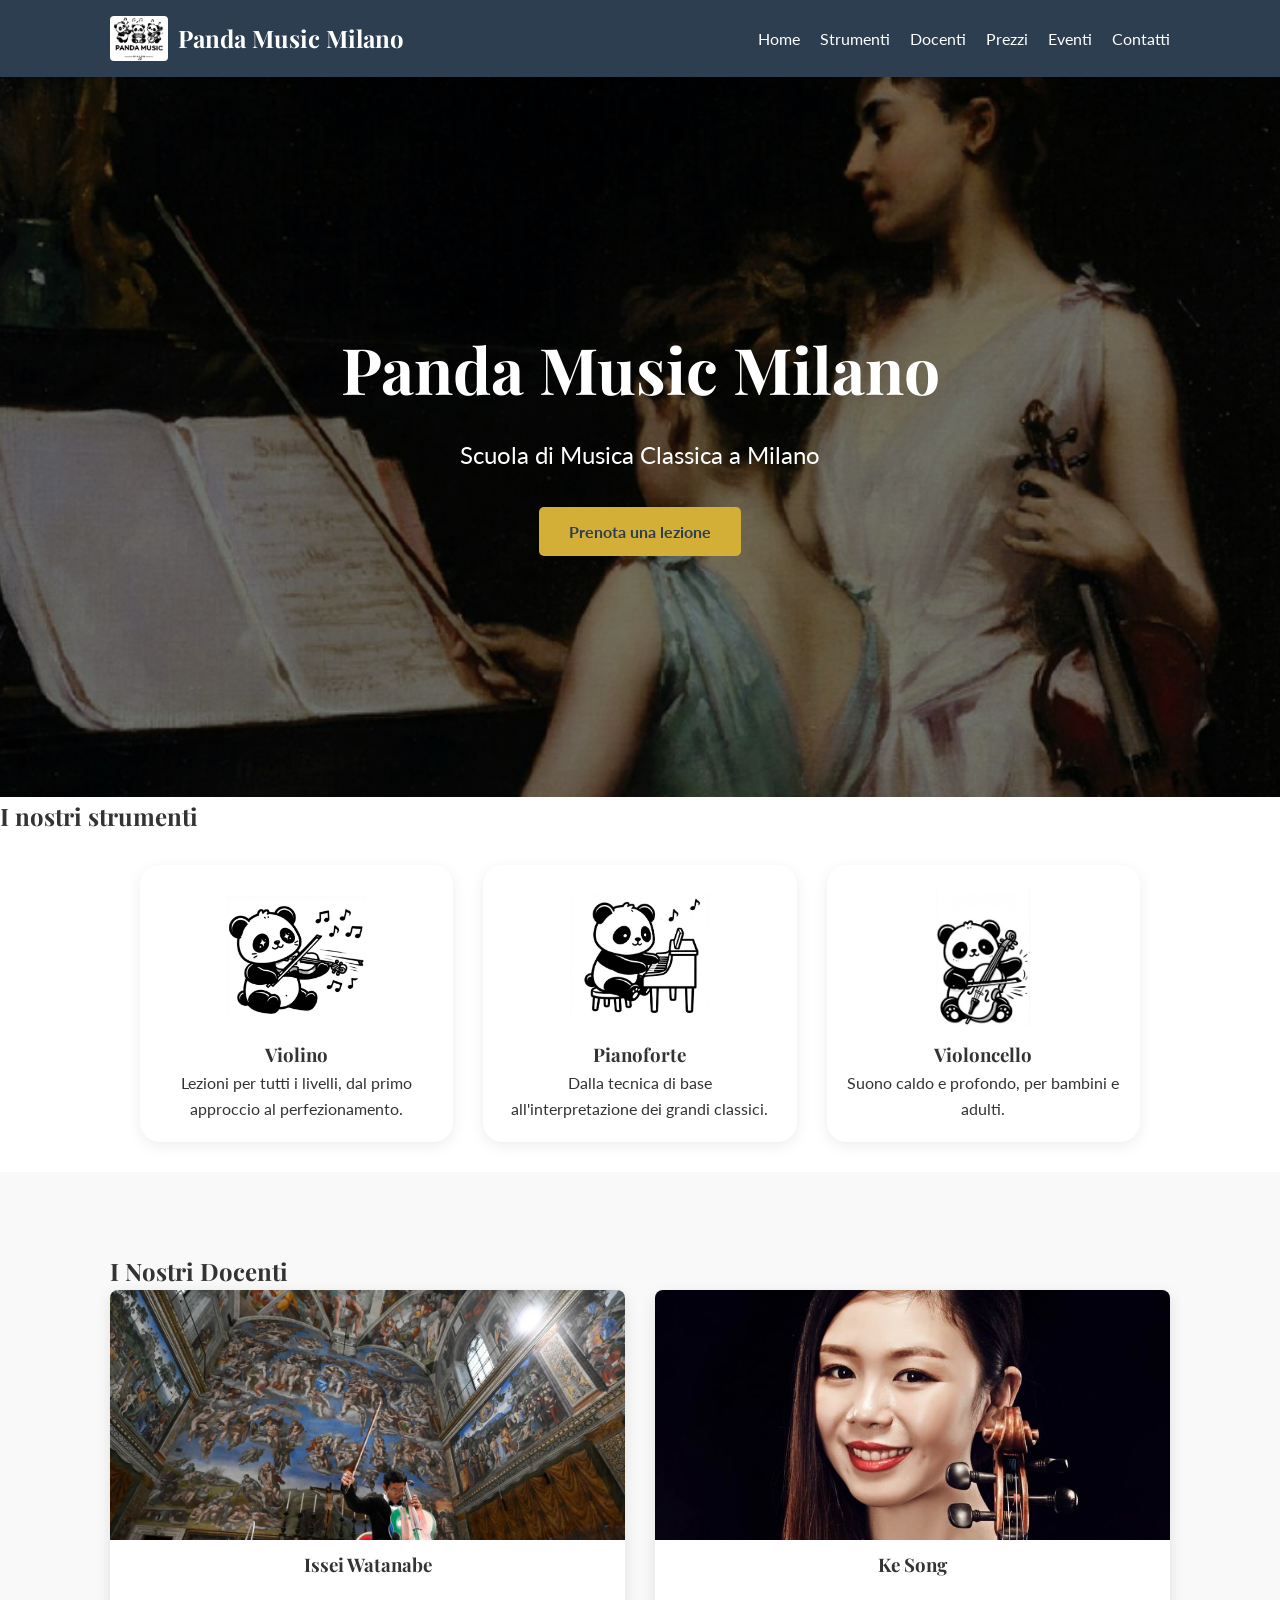
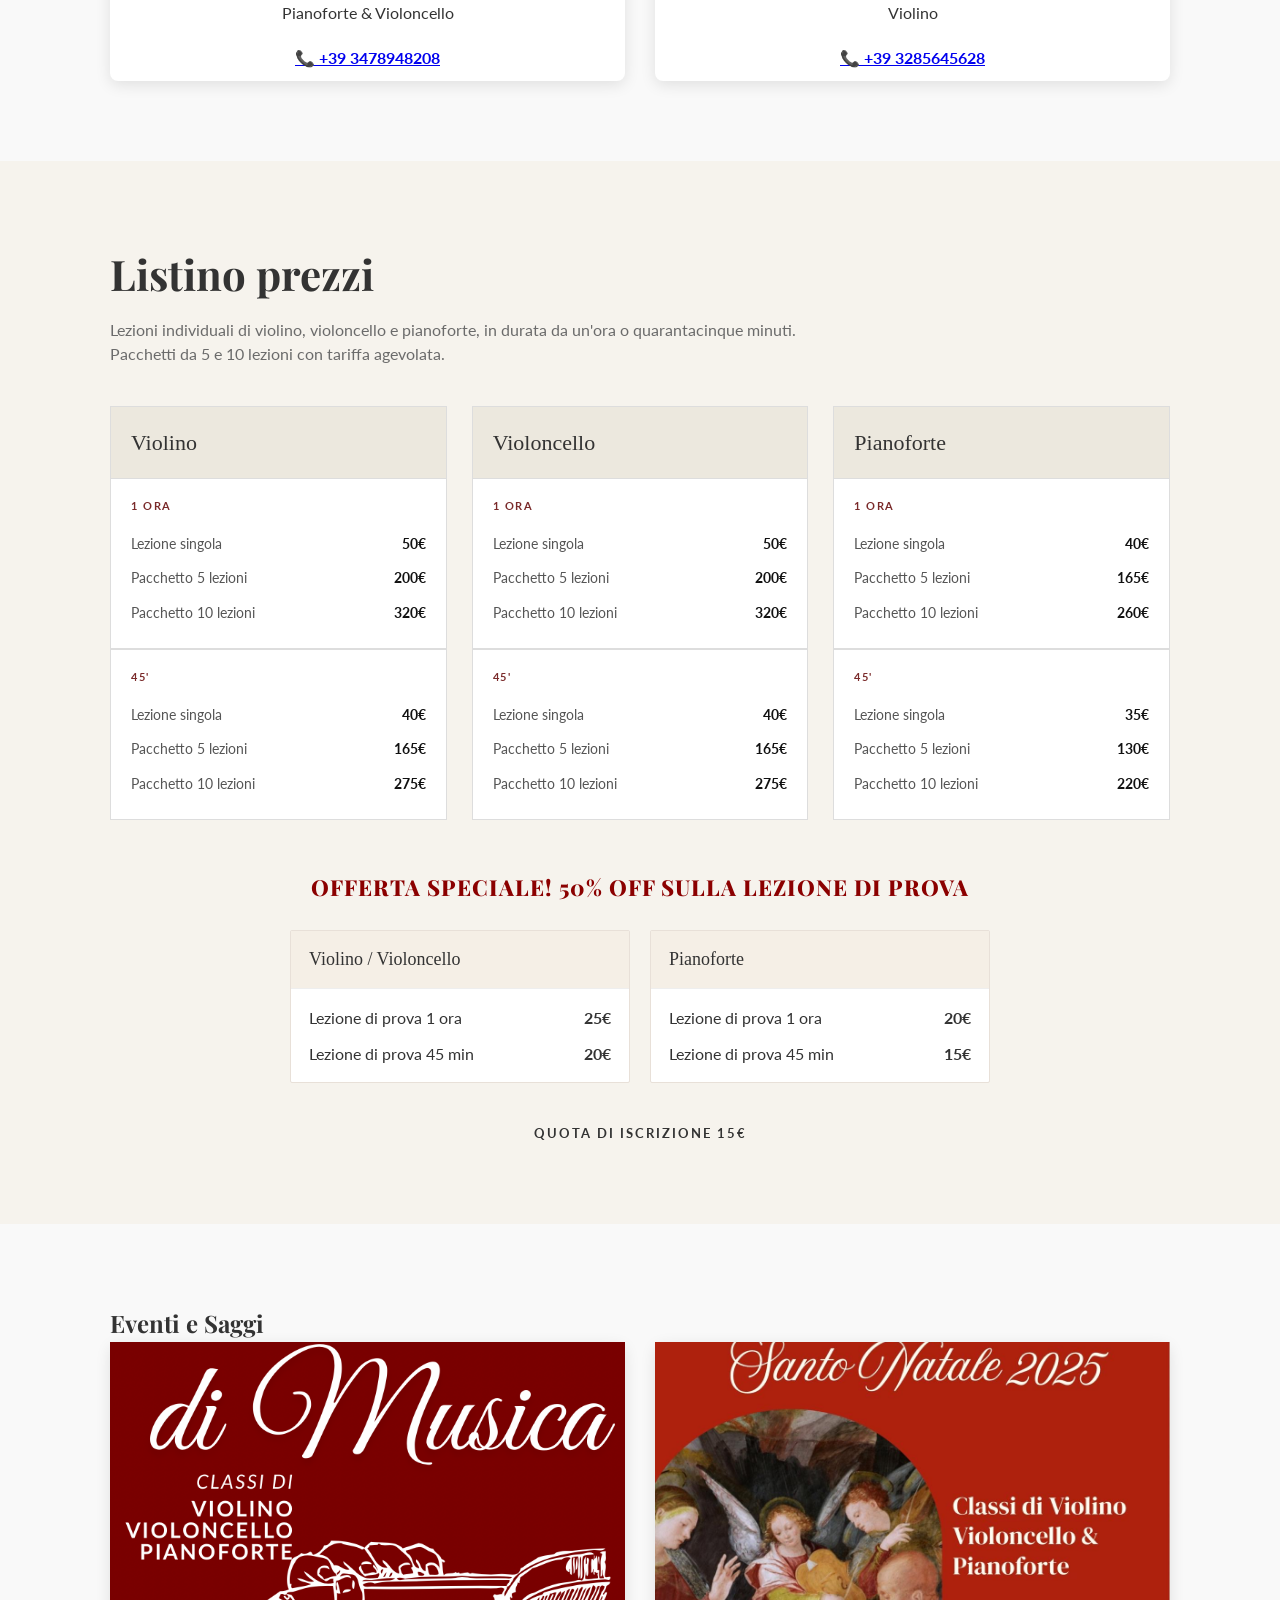
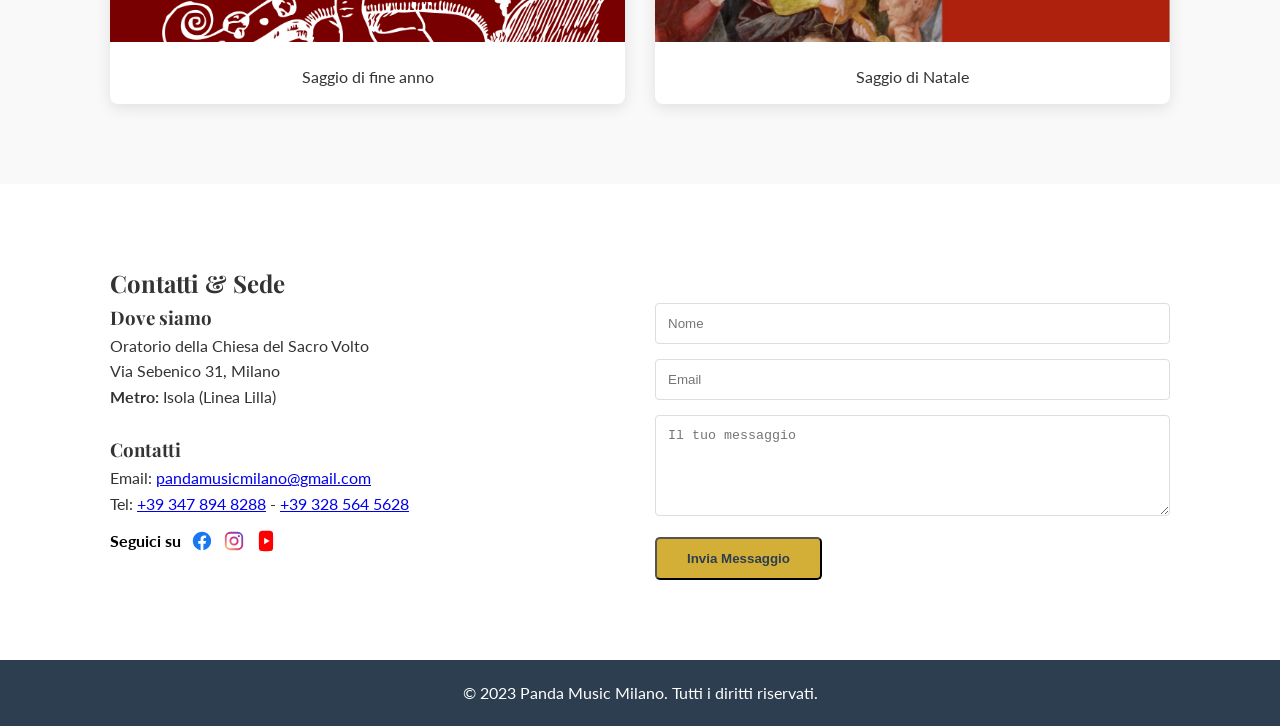
==== index.html @ 5f5f0111 "Add special offer section with pricing details" ====
<!DOCTYPE html>
<html lang="it">
<head>
    <meta charset="UTF-8">
    <meta name="viewport" content="width=device-width, initial-scale=1.0">
    <title>Panda Music Milano | Scuola di Musica Classica</title>
    <link rel="stylesheet" href="style.css">
    <link rel="preconnect" href="https://fonts.googleapis.com">
    <link rel="preconnect" href="https://fonts.gstatic.com" crossorigin>
    <link href="https://fonts.googleapis.com/css2?family=Playfair+Display:ital,wght@0,400;0,700;1,400&family=Lato:wght@300;400;700&display=swap" rel="stylesheet">
</head>
<body>
    <header>
        <nav>
            <div class="logo" style="display: flex; align-items: center; gap: 10px;">
    <img src="logo.jpeg" alt="Panda Music Milano" style="height: 45px; width: auto; border-radius: 4px;">
    <span>Panda Music Milano</span>
</div>
            <ul class="nav-links">
                <li><a href="#home">Home</a></li>
                <li><a href="#strumenti">Strumenti</a></li>
                <li><a href="#docenti">Docenti</a></li>
                <li><a href="#listino">Prezzi</a></li>
                <li><a href="#eventi">Eventi</a></li>
                <li><a href="#contatti">Contatti</a></li>
            </ul>
        </nav>
    </header>

    <section id="home" class="hero">
    <div class="hero-content">
        
        <h1>Panda Music Milano</h1>
        <p>Scuola di Musica Classica a Milano</p>
        <a href="#contatti" class="btn">Prenota una lezione</a>
    </div>
</section>

    <section id="strumenti" class="strumenti">
  <h2>I nostri strumenti</h2>
  <div class="strumenti-grid">
    
    <div class="strumento-card">
      <img src="violino.gif" alt="Violino" class="panda-gif">
      <h3>Violino</h3>
      <p>Lezioni per tutti i livelli, dal primo approccio al perfezionamento.</p>
    </div>

    <div class="strumento-card">
      <img src="piano.gif" alt="Pianoforte" class="panda-gif">
      <h3>Pianoforte</h3>
      <p>Dalla tecnica di base all'interpretazione dei grandi classici.</p>
    </div>

    <div class="strumento-card">
      <img src="violoncello.gif" alt="Violoncello" class="panda-gif">
      <h3>Violoncello</h3>
      <p>Suono caldo e profondo, per bambini e adulti.</p>
    </div>

  </div>
</section>

    <section id="docenti" class="section bg-light">
        <div class="container">
            <h2 class="section-title">I Nostri Docenti</h2>
            <div class="grid">
                <div class="profile-card">
                    <div class="profile-img" style="background-image: url('IMG_0498.webp'); background-position: center top; background-size: cover;"></div>
                    <h3>Issei Watanabe</h3>
                    <p>Pianoforte & Violoncello</p>
                    <p class="phone"><a href="tel:+393478948208">📞 +39 3478948208</a></p>
                </div>
                <div class="profile-card">
                    <div class="profile-img" style="background-image: url('IMG_6956.jpeg'); background-position: center 20%; background-size: cover;"></div>
                    <h3>Ke Song</h3>
                    <p>Violino</p>
                    <p class="phone"><a href="tel:+393285645628">📞 +39 3285645628</a></p>
                </div>
            </div>
        </div>
    </section>

    <section id="listino" class="section" style="background:#f6f3ed;">
  <div class="container">
    <h2 class="section-title" style="text-align:left; font-size:42px; margin-bottom:10px;">Listino prezzi</h2>
    <p style="max-width:750px; color:#6b6b6b; margin-bottom:40px; line-height:1.5;">Lezioni individuali di violino, violoncello e pianoforte, in durata da un'ora o quarantacinque minuti. Pacchetti da 5 e 10 lezioni con tariffa agevolata.</p>

    <div class="prezzi-grid">
      <!-- VIOLINO -->
      <div class="prezzi-col">
        <div class="prezzi-card">
          <div class="prezzi-header">Violino</div>
          <div class="prezzi-body">
            <div class="prezzi-label">1 ORA</div>
            <div class="prezzi-row"><span>Lezione singola</span><strong>50€</strong></div>
            <div class="prezzi-row"><span>Pacchetto 5 lezioni</span><strong>200€</strong></div>
            <div class="prezzi-row"><span>Pacchetto 10 lezioni</span><strong>320€</strong></div>
          </div>
        </div>
        <div class="prezzi-card">
          <div class="prezzi-body">
            <div class="prezzi-label">45'</div>
            <div class="prezzi-row"><span>Lezione singola</span><strong>40€</strong></div>
            <div class="prezzi-row"><span>Pacchetto 5 lezioni</span><strong>165€</strong></div>
            <div class="prezzi-row"><span>Pacchetto 10 lezioni</span><strong>275€</strong></div>
          </div>
        </div>
      </div>

      <!-- VIOLONCELLO -->
      <div class="prezzi-col">
        <div class="prezzi-card">
          <div class="prezzi-header">Violoncello</div>
          <div class="prezzi-body">
            <div class="prezzi-label">1 ORA</div>
            <div class="prezzi-row"><span>Lezione singola</span><strong>50€</strong></div>
            <div class="prezzi-row"><span>Pacchetto 5 lezioni</span><strong>200€</strong></div>
            <div class="prezzi-row"><span>Pacchetto 10 lezioni</span><strong>320€</strong></div>
          </div>
        </div>
        <div class="prezzi-card">
          <div class="prezzi-body">
            <div class="prezzi-label">45'</div>
            <div class="prezzi-row"><span>Lezione singola</span><strong>40€</strong></div>
            <div class="prezzi-row"><span>Pacchetto 5 lezioni</span><strong>165€</strong></div>
            <div class="prezzi-row"><span>Pacchetto 10 lezioni</span><strong>275€</strong></div>
          </div>
        </div>
      </div>

      <!-- PIANOFORTE -->
      <div class="prezzi-col">
        <div class="prezzi-card">
          <div class="prezzi-header">Pianoforte</div>
          <div class="prezzi-body">
            <div class="prezzi-label">1 ORA</div>
            <div class="prezzi-row"><span>Lezione singola</span><strong>40€</strong></div>
            <div class="prezzi-row"><span>Pacchetto 5 lezioni</span><strong>165€</strong></div>
            <div class="prezzi-row"><span>Pacchetto 10 lezioni</span><strong>260€</strong></div>
          </div>
        </div>
        <div class="prezzi-card">
          <div class="prezzi-body">
            <div class="prezzi-label">45'</div>
            <div class="prezzi-row"><span>Lezione singola</span><strong>35€</strong></div>
            <div class="prezzi-row"><span>Pacchetto 5 lezioni</span><strong>130€</strong></div>
            <div class="prezzi-row"><span>Pacchetto 10 lezioni</span><strong>220€</strong></div>
          </div>
        </div>
      </div>
    </div>

<!-- OFFERTA SPECIALE -->
<h3 style="text-align:center; margin:50px 0 25px 0; font-size:22px; letter-spacing:1px; font-weight:800; color:#8b0000;">OFFERTA SPECIALE! 50% OFF SULLA LEZIONE DI PROVA</h3>

<div class="prezzi-offerta-grid" style="display:grid; grid-template-columns: repeat(2, 1fr); gap:20px; max-width:700px; margin:0 auto 30px auto;">

  <!-- Colonna 1 -->
  <div style="background:#fff; border:1px solid #e8e0d8; border-radius:2px;">
    <div style="background:#f5efe6; padding:14px 18px; font-family:serif; font-size:18px;">Violino / Violoncello</div>
    <div style="padding:16px 18px; border-top:1px solid #eee;">
      <div style="display:flex; justify-content:space-between; margin-bottom:10px;"><span>Lezione di prova 1 ora</span><strong>25€</strong></div>
      <div style="display:flex; justify-content:space-between;"><span>Lezione di prova 45 min</span><strong>20€</strong></div>
    </div>
  </div>

  <!-- Colonna 2 -->
  <div style="background:#fff; border:1px solid #e8e0d8; border-radius:2px;">
    <div style="background:#f5efe6; padding:14px 18px; font-family:serif; font-size:18px;">Pianoforte</div>
    <div style="padding:16px 18px; border-top:1px solid #eee;">
      <div style="display:flex; justify-content:space-between; margin-bottom:10px;"><span>Lezione di prova 1 ora</span><strong>20€</strong></div>
      <div style="display:flex; justify-content:space-between;"><span>Lezione di prova 45 min</span><strong>15€</strong></div>
    </div>
  </div>

</div>
      
    <div style="text-align:center; margin-top:40px; font-weight:700; letter-spacing:2px; font-size:13px;">QUOTA DI ISCRIZIONE 15€</div>
  </div>
</section>

    <section id="eventi" class="section bg-light">
        <div class="container">
            <h2 class="section-title">Eventi e Saggi</h2>
            <div class="grid">
                <div class="event-card">
                    <div class="event-img-container">
                        <img src="saggio.png" alt="Saggio di fine anno">
                    </div>
                    <div class="event-info">
                        <p>Saggio di fine anno</p>
                    </div>
                </div>
                <div class="event-card">
                    <div class="event-img-container">
                        <img src="saggionatale.jpeg" alt="Concerto di Natale">
                    </div>
                    <div class="event-info">
                        <p>Saggio di Natale</p>
                    </div>
                </div>
            </div>
        </div>
    </section>

    <section id="contatti" class="section">
        <div class="container">
            <h2 class="section-title">Contatti & Sede</h2>
            <div class="grid">
                <div class="contact-info">
                    <h3>Dove siamo</h3>
                    <p>Oratorio della Chiesa del Sacro Volto</p>
                    <p>Via Sebenico 31, Milano</p>
                    <p><strong>Metro:</strong> Isola (Linea Lilla)</p>
                    <br>
                    <h3>Contatti</h3>
        <p>Email: <a href="mailto:pandamusicmilano@gmail.com">pandamusicmilano@gmail.com</a></p>
        <p>Tel: <a href="tel:+393478948208">+39 347 894 8288</a> - <a href="tel:+393285645628">+39 328 564 5628</a></p>

        <!-- SEGUICI SU - sotto i numeri -->
        <div class="seguici-su-contatti">
          <span>Seguici su</span>
          <a href="https://www.facebook.com/profile.php?id=61565935903559" target="_blank"><svg viewBox="0 0 24 24" fill="#1877F2"><path d="M12 2.04C6.5 2.04 2 6.53 2 12.06C2 17.06 5.66 21.21 10.44 21.96V14.96H7.9V12.06H10.44V9.85C10.44 7.34 11.93 5.96 14.22 5.96C15.31 5.96 16.45 6.15 16.45 6.15V8.62H15.19C13.95 8.62 13.56 9.39 13.56 10.18V12.06H16.34L15.89 14.96H13.56V21.96A10 10 0 0 0 22 12.06C22 6.53 17.5 2.04 12 2.04Z"/></svg></a>
          <a href="https://www.instagram.com/panda_music_milano/" target="_blank"><svg viewBox="0 0 24 24"><defs><linearGradient id="ig" x1="0%" y1="100%" x2="100%" y2="0%"><stop offset="0%" stop-color="#feda75"/><stop offset="50%" stop-color="#d62976"/><stop offset="100%" stop-color="#4f5bd5"/></linearGradient></defs><path fill="url(#ig)" d="M7.8 2h8.4A5.8 5.8 0 0 1 22 7.8v8.4A5.8 5.8 0 0 1 16.2 22H7.8A5.8 5.8 0 0 1 2 16.2V7.8A5.8 5.8 0 0 1 7.8 2m0 2A3.8 3.8 0 0 0 4 7.8v8.4A3.8 3.8 0 0 0 7.8 20h8.4a3.8 3.8 0 0 0 3.8-3.8V7.8A3.8 3.8 0 0 0 16.2 4H7.8m9.5 1.5a1.2 1.2 0 1 1 0 2.4 1.2 1.2 0 0 1 0-2.4M12 7a5 5 0 1 1 0 10 5 5 0 0 1 0-10m0 2a3 3 0 1 0 0 6 3 3 0 0 0 0-6z"/></svg></a>
          <a href="https://youtube.com/@pandamusicmilano?si=l2Gr7CHWzLTpiinb" target="_blank"><svg viewBox="0 0 24 24" fill="#FF0000"><path d="M19.6 3.2A2.9 2.9 0 0 0 17.5 1.1C15.5.9 12 .9 12 .9s-3.5 0-5.5.2A2.9 2.9 0 0 0 4.4 3.2C4.2 5.2 4.2 12 4.2 12s0 6.8.2 8.8a2.9 2.9 0 0 0 2.1 2.1c2 .2 5.5.2 5.5.2s3.5 0 5.5-.2a2.9 2.9 0 0 0 2.1-2.1c.2-2 .2-8.8.2-8.8s0-6.8-.2-8.8zM10 15.5v-7l6 3.5-6 3.5z"/></svg></a>
        </div>
        </div>
                <div class="contact-form">
                    <form action="https://formsubmit.co/pandamusicmilano@gmail.com" method="POST">
  <input type="text" name="name" placeholder="Nome" required>
  <input type="email" name="email" placeholder="Email" required>
  <textarea name="message" placeholder="Il tuo messaggio" rows="5" required></textarea>
  <input type="hidden" name="_captcha" value="false">
  <input type="hidden" name="_subject" value="Nuovo messaggio da Panda Music Milano">
  <button type="submit" class="btn">Invia Messaggio</button>
</form>
                </div>
            </div>
        </div>
    </section>

    <footer>
        <div class="container">
            <p>&copy; 2023 Panda Music Milano. Tutti i diritti riservati.</p>
        </div>
    </footer>
</body>
</html>
---- style.css ----
:root {
    --primary-color: #2c3e50;
    --secondary-color: #d4af37; /* Gold theme for classical music */
    --accent-color: #e67e22;
    --bg-light: #f9f9f9;
    --text-color: #333;
    --white: #ffffff;
}

* {
    margin: 0;
    padding: 0;
    box-sizing: border-box;
}

body {
    font-family: 'Lato', sans-serif;
    line-height: 1.6;
    color: var(--text-color);
}

h1, h2, h3 {
    font-family: 'Playfair Display', serif;
}

.container {
    max-width: 1100px;
    margin: auto;
    padding: 0 20px;
}

.section {
    padding: 80px 0;
}

.bg-light {
    background-color: var(--bg-light);
}

.grid {
    display: grid;
    grid-template-columns: repeat(auto-fit, minmax(300px, 1fr));
    gap: 30px;
}

/* Header & Nav */
header {
    background: var(--primary-color);
    color: var(--white);
    padding: 1rem 0;
    position: sticky;
    top: 0;
    z-index: 1000;
}

nav {
    display: flex;
    justify-content: space-between;
    align-items: center;
    max-width: 1100px;
    margin: auto;
    padding: 0 20px;
}

.logo {
    font-size: 1.5rem;
    font-family: 'Playfair Display', serif;
    font-weight: 700;
}

nav ul {
    display: flex;
    list-style: none;
}

nav ul li {
    margin-left: 20px;
}

nav ul li a {
    color: var(--white);
    text-decoration: none;
    transition: color 0.3s;
}

nav ul li a:hover {
    color: var(--secondary-color);
}

/* Hero Section */
.hero {
    height: 80vh;
    background: linear-gradient(rgba(0,0,0,0.55), rgba(0,0,0,0.55)), url('keynote.jpeg');
    background-size: 105% auto;
    background-position: center top;
    background-repeat: no-repeat;
    display: flex;
    align-items: center;
    justify-content: center;
    text-align: center;
    color: var(--white);
}

.hero-content h1 {
    font-size: 4rem;
    margin-bottom: 1rem;
}

.hero-content p {
    font-size: 1.5rem;
    margin-bottom: 2rem;
}

.btn {
    display: inline-block;
    background: var(--secondary-color);
    color: var(--primary-color);
    padding: 12px 30px;
    text-decoration: none;
    border-radius: 5px;
    font-weight: bold;
    transition: transform 0.3s;
}

.btn:hover {
    transform: scale(1.05);
}

/* Cards */
.card, .profile-card, .event-card {
    background: var(--white);
    padding: 30px;
    border-radius: 8px;
    box-shadow: 0 4px 15px rgba(0,0,0,0.1);
    text-align: center;
}

.profile-card {
    padding: 0;
    overflow: hidden;
}

.profile-img {
    height: 250px;
    background-size: cover;
    background-position: center;
}

.profile-card h3, .profile-card p {
    padding: 10px 20px;
}

.phone {
    font-weight: bold;
    color: var(--primary-color);
}

/* Table */
.table-container {
    overflow-x: auto;
}

table {
    width: 100%;
    border-collapse: collapse;
    margin-bottom: 20px;
}

table th, table td {
    border: 1px solid #ddd;
    padding: 15px;
    text-align: left;
}

table th {
    background-color: var(--primary-color);
    color: var(--white);
}

.note {
    font-style: italic;
    color: #666;
}

/* Events */
.event-card {
    padding: 0;
}

.event-card img {
    width: 100%;
    height: 300px;
    object-fit: cover;
}

.event-info {
    padding: 15px;
}

/* Contact Form */
form input, form textarea {
    width: 100%;
    padding: 12px;
    margin-bottom: 15px;
    border: 1px solid #ddd;
    border-radius: 4px;
}

/* Footer */
footer {
    background: var(--primary-color);
    color: var(--white);
    text-align: center;
    padding: 20px 0;
}

/* Mobile Responsive */
@media (max-width: 768px) {
    nav {
        flex-direction: column;
    }
    nav ul {
        margin-top: 1rem;
    }
    .hero-content h1 {
        font-size: 2.5rem;
    }
}
.prezzi-grid { display: grid; grid-template-columns: repeat(3, 1fr); gap: 25px; }
.prezzi-card { background: #fff; border: 1px solid #ddd; }
.prezzi-header { background: #ece8de; padding: 18px 20px; font-family: serif; font-size: 22px; border-bottom: 1px solid #ddd; }
.prezzi-body { padding: 18px 20px; }
.prezzi-label { color: #7a2a2a; font-size: 11px; letter-spacing: 1.5px; font-weight: 700; margin-bottom: 12px; }
.prezzi-row { display: flex; justify-content: space-between; padding: 6px 0; font-size: 14px; color: #555; }
.prezzi-row strong { color: #111; font-weight: 700; }

@media (max-width: 900px) { .prezzi-grid { grid-template-columns: 1fr; } }

.strumenti-grid {
  display: grid;
  grid-template-columns: repeat(auto-fit, minmax(240px, 1fr));
  gap: 30px;
  margin-top: 30px;
}

.strumento-card {
  background: white;
  border-radius: 20px;
  padding: 25px;
  text-align: center;
  box-shadow: 0 4px 15px rgba(0,0,0,0.07);
  transition: transform 0.2s;
}

.strumento-card:hover {
  transform: translateY(-6px);
}

.panda-gif {
  width: 160px;
  height: 160px;
  object-fit: contain;
  margin-bottom: 15px;
}
/* FIX PANDA GIF */
#strumenti .strumenti-grid, .strumenti-grid {
  display: grid !important;
  grid-template-columns: repeat(3, 1fr) !important;
  gap: 30px !important;
  max-width: 1000px;
  margin: 30px auto;
}

.strumento-card {
  text-align: center !important;
  padding: 20px !important;
}

.panda-gif {
  width: 140px !important;
  height: 140px !important;
  object-fit: contain !important;
  display: block !important;
  margin: 0 auto 15px auto !important;
}

/* su mobile diventa 1 colonna */
@media (max-width: 768px) {
  #strumenti .strumenti-grid, .strumenti-grid {
    grid-template-columns: 1fr !important;
  }
}

/* FIX ICONE PICCOLE - Seguici su */
.seguici-su-contatti {
  display: flex!important;
  flex-direction: row!important;
  align-items: center!important;
  gap: 10px!important;
  margin-top: 12px!important;
  padding-top: 0!important;
  border-top: none!important;
}

.seguici-su-contatti span {
  font-size: inherit!important;
  font-weight: bold!important; /* uguale a Contatti */
  font-family: inherit!important;
  color: #000!important;
  margin: 0!important;
}

.seguici-su-contatti a {
  width: 22px!important;
  height: 22px!important;
  display: inline-block!important;
  line-height: 0!important;
}

.seguici-su-contatti a svg {
  width: 22px!important;
  height: 22px!important;
  max-width: 22px!important;
  max-height: 22px!important;
  display: block!important;
}
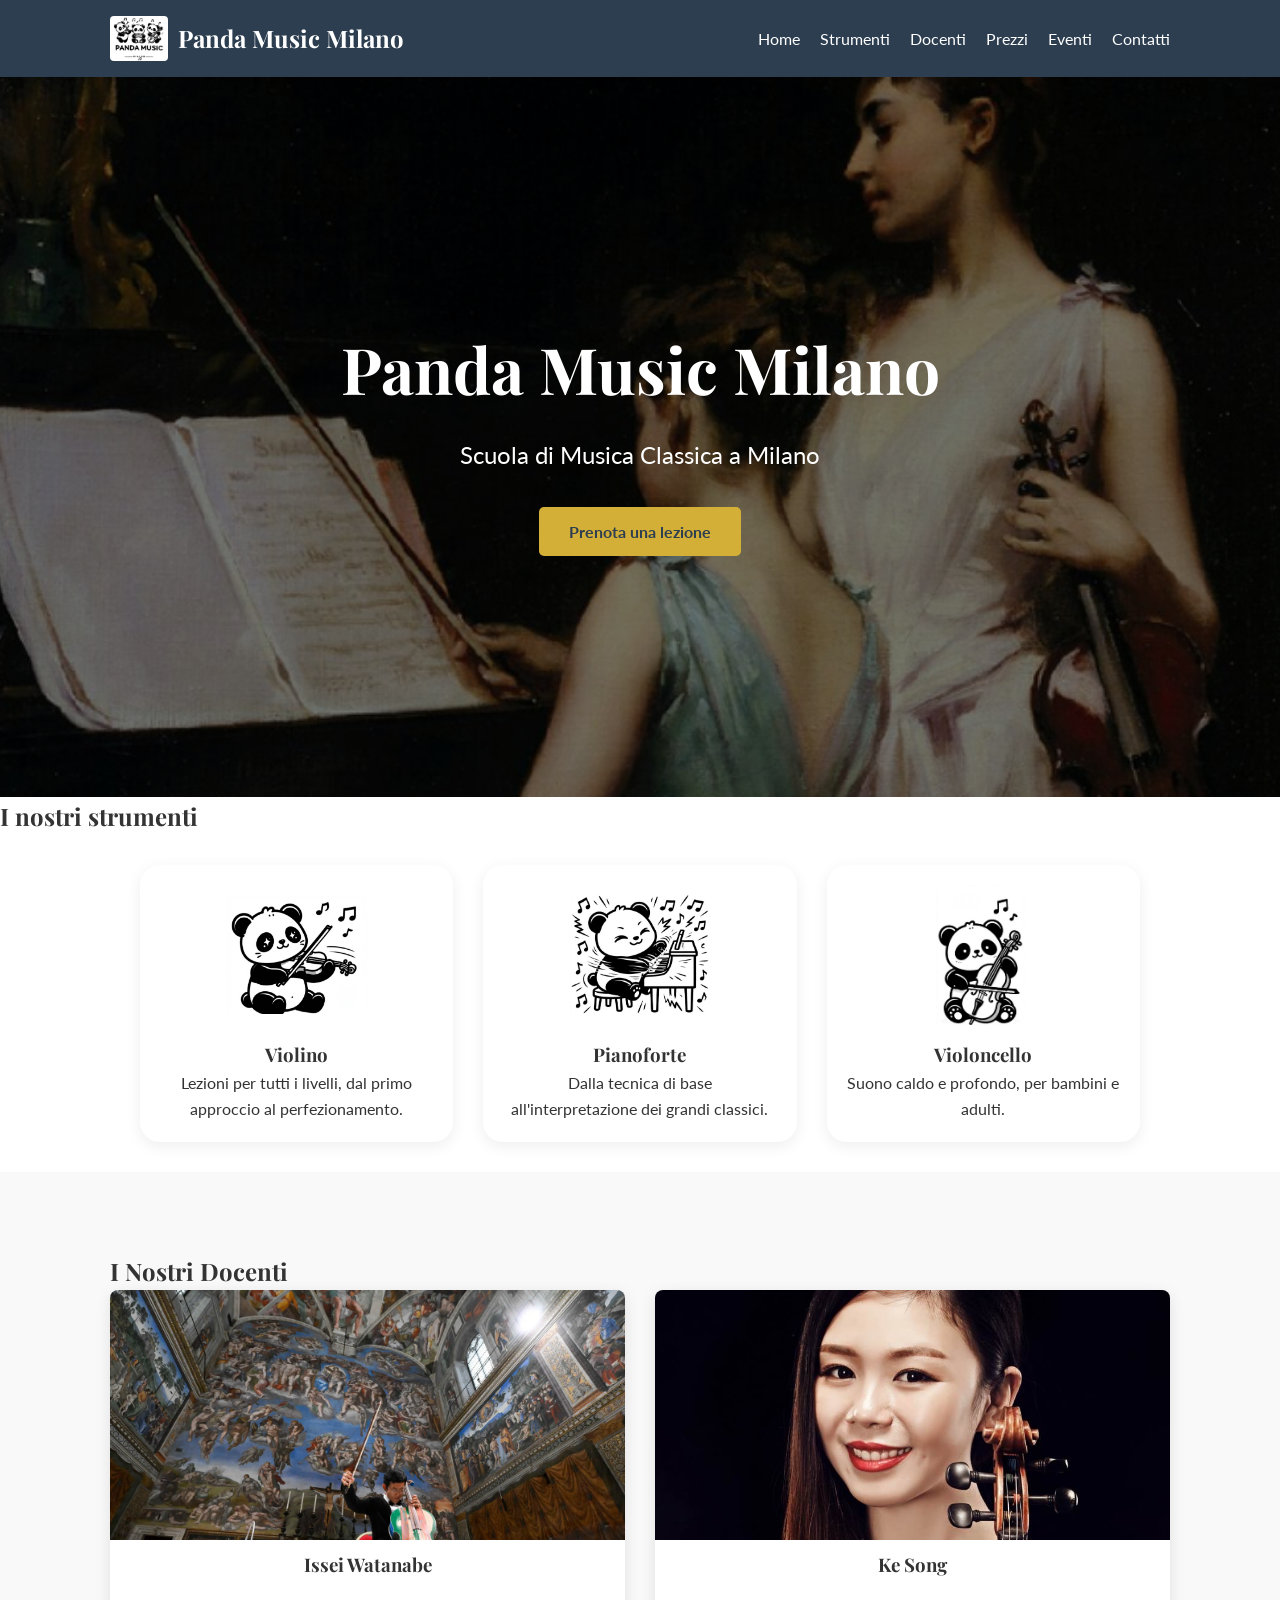
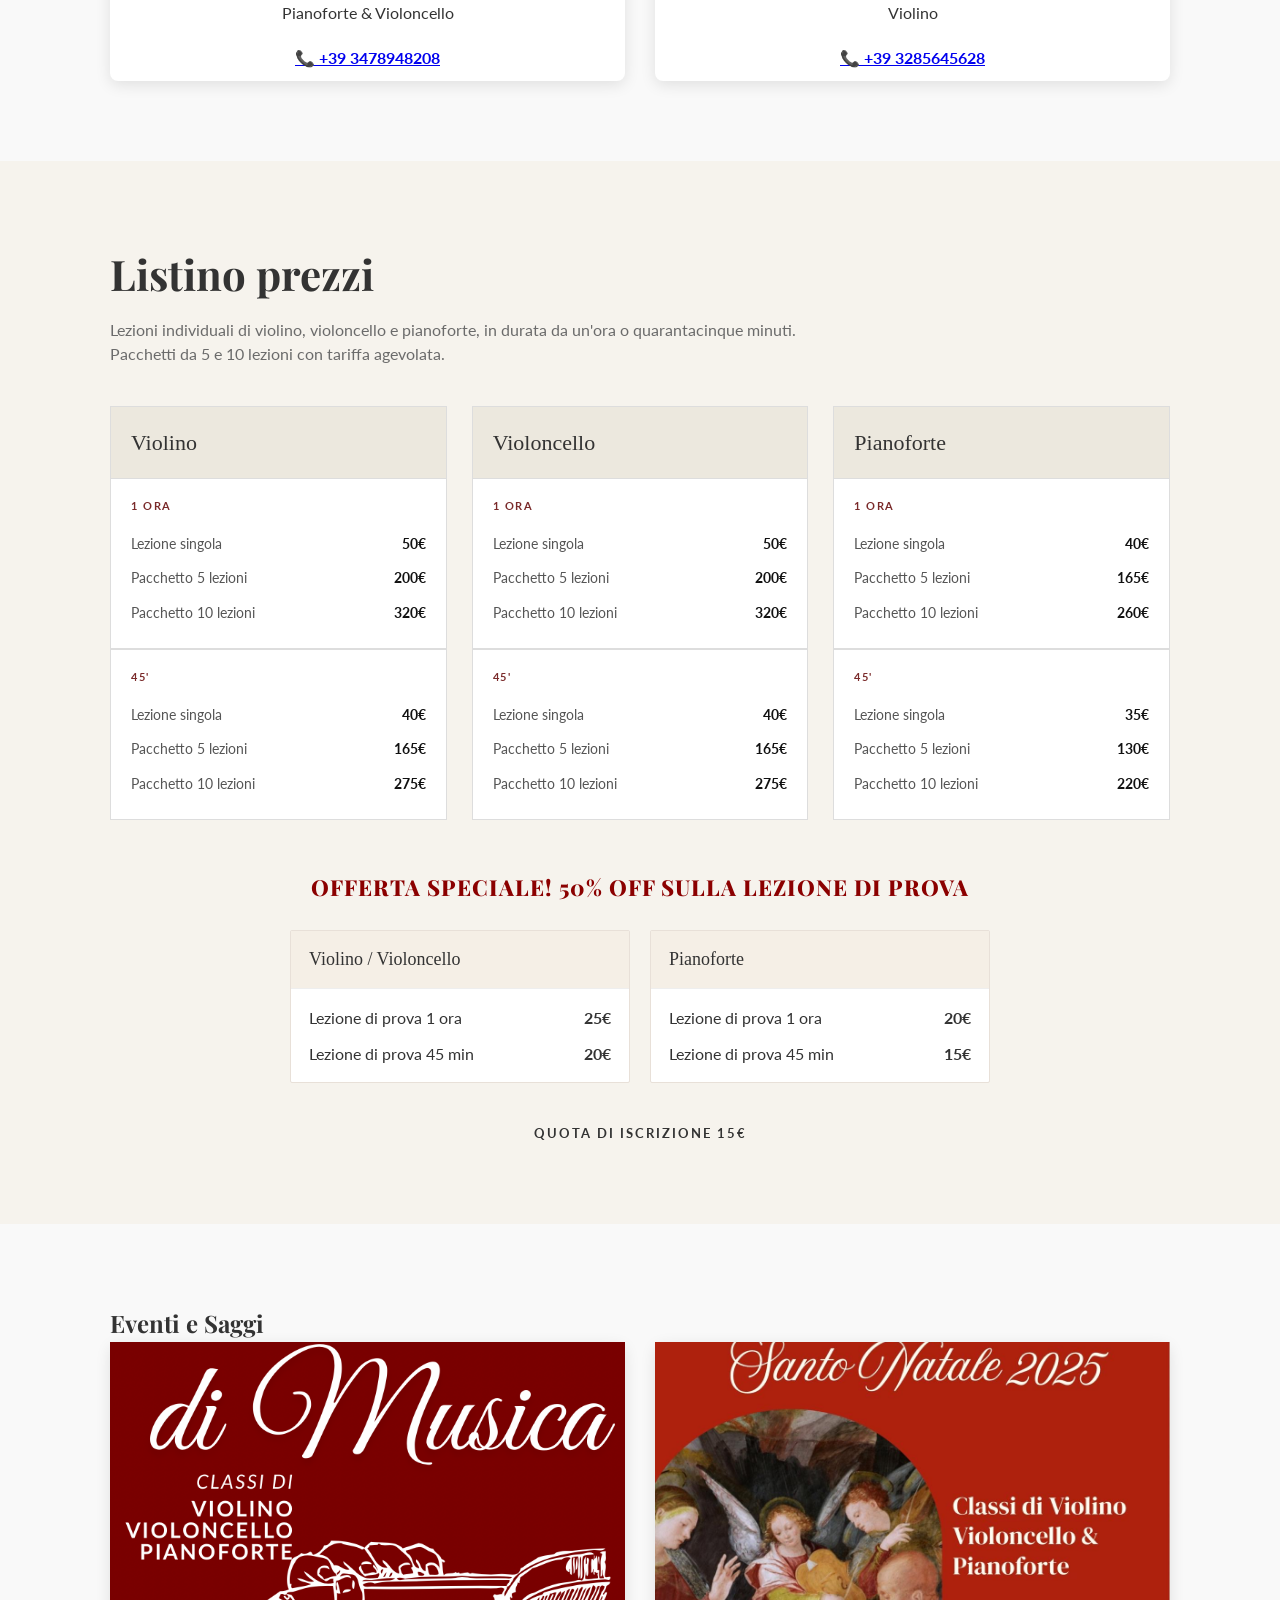
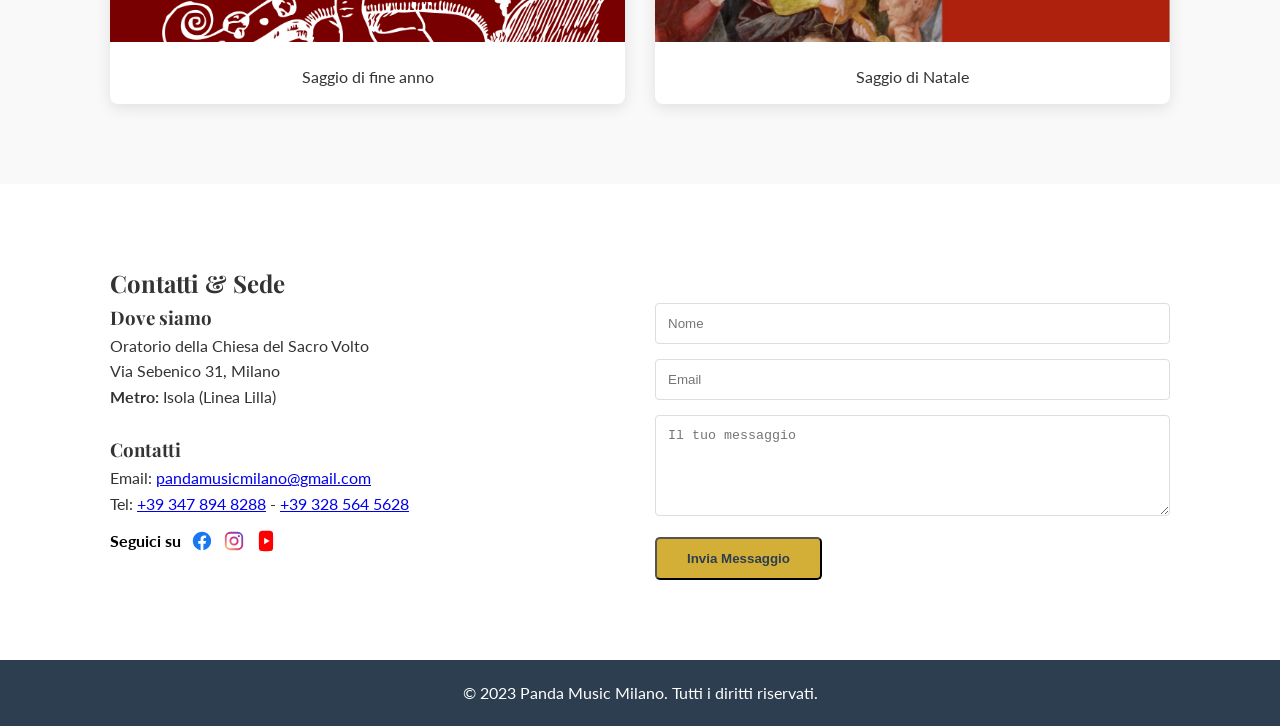
==== commit 46f27840: "Update title and add meta description in index.html Updated the title and added a meta description f" ====
--- a/index.html
+++ b/index.html
@@ -3,7 +3,8 @@
 <head>
     <meta charset="UTF-8">
     <meta name="viewport" content="width=device-width, initial-scale=1.0">
-    <title>Panda Music Milano | Scuola di Musica Classica</title>
+    <title>Scuola di Musica Milano Isola - Panda Music Milano | Violino Violoncello Pianoforte</title>
+<meta name="description" content="Scuola di musica in Isola, Milano - Via Sebenico 31. Lezioni individuali di violino, violoncello e pianoforte. Lezione di prova da 15€. Oratorio Sacro Volto.">
     <link rel="stylesheet" href="style.css">
     <link rel="preconnect" href="https://fonts.googleapis.com">
     <link rel="preconnect" href="https://fonts.gstatic.com" crossorigin>
--- a/style.css
+++ b/style.css
@@ -324,3 +324,6 @@
   max-height: 22px!important;
   display: block!important;
 }
+@media (max-width: 768px){
+  .prezzi-offerta-grid{grid-template-columns:1fr!important; max-width:360px!important;}
+}
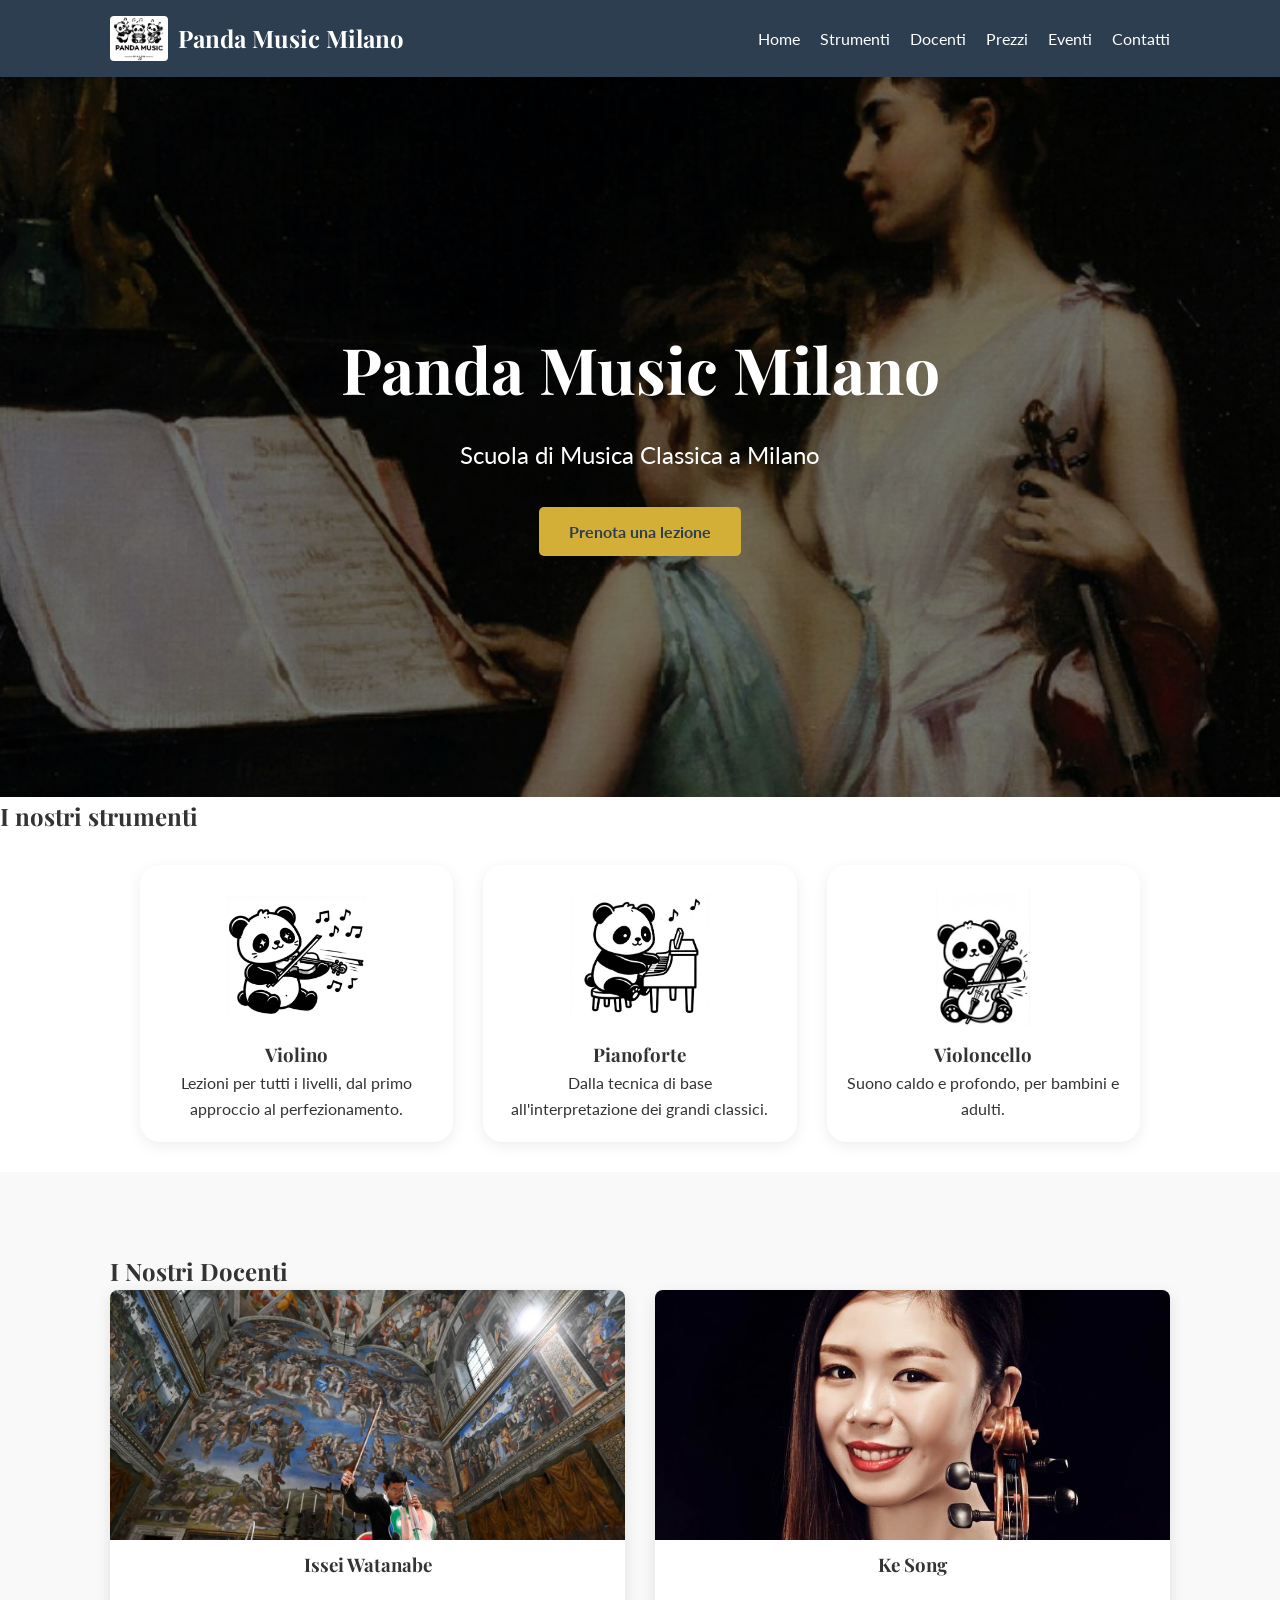
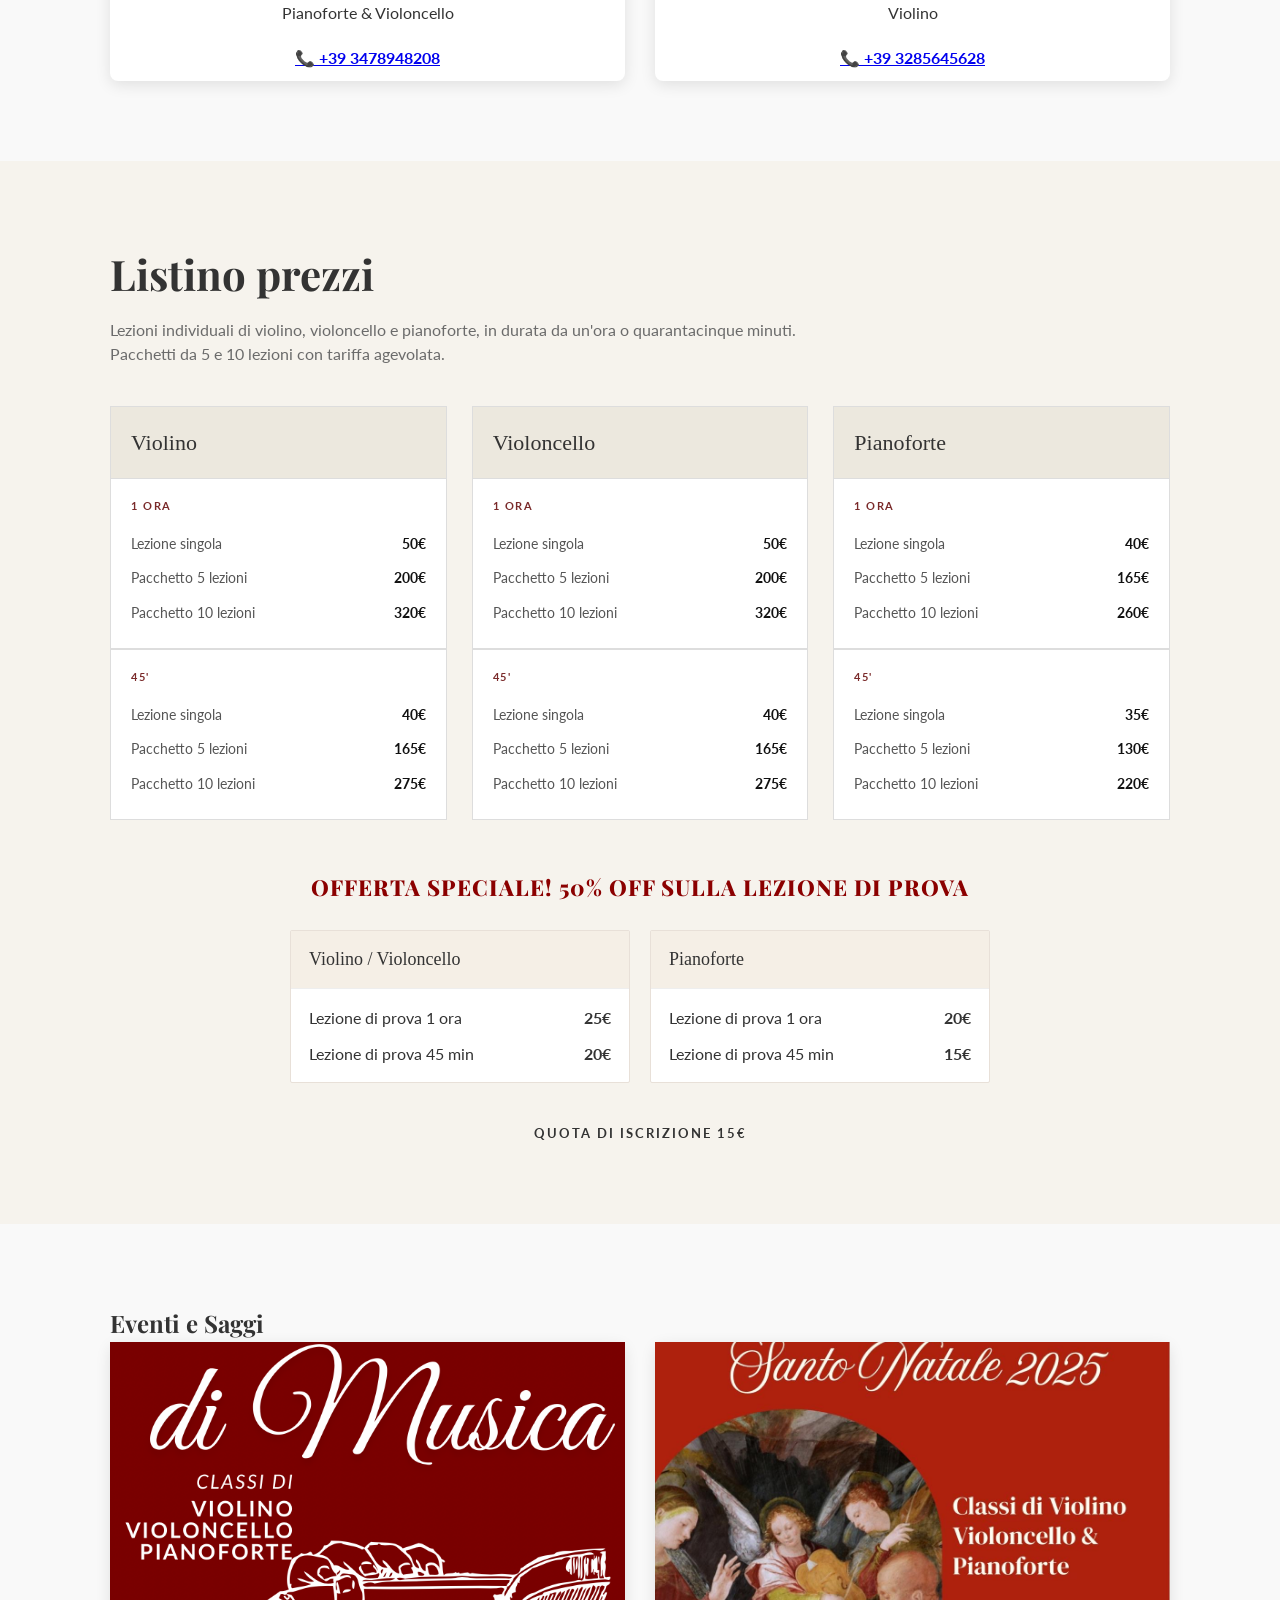
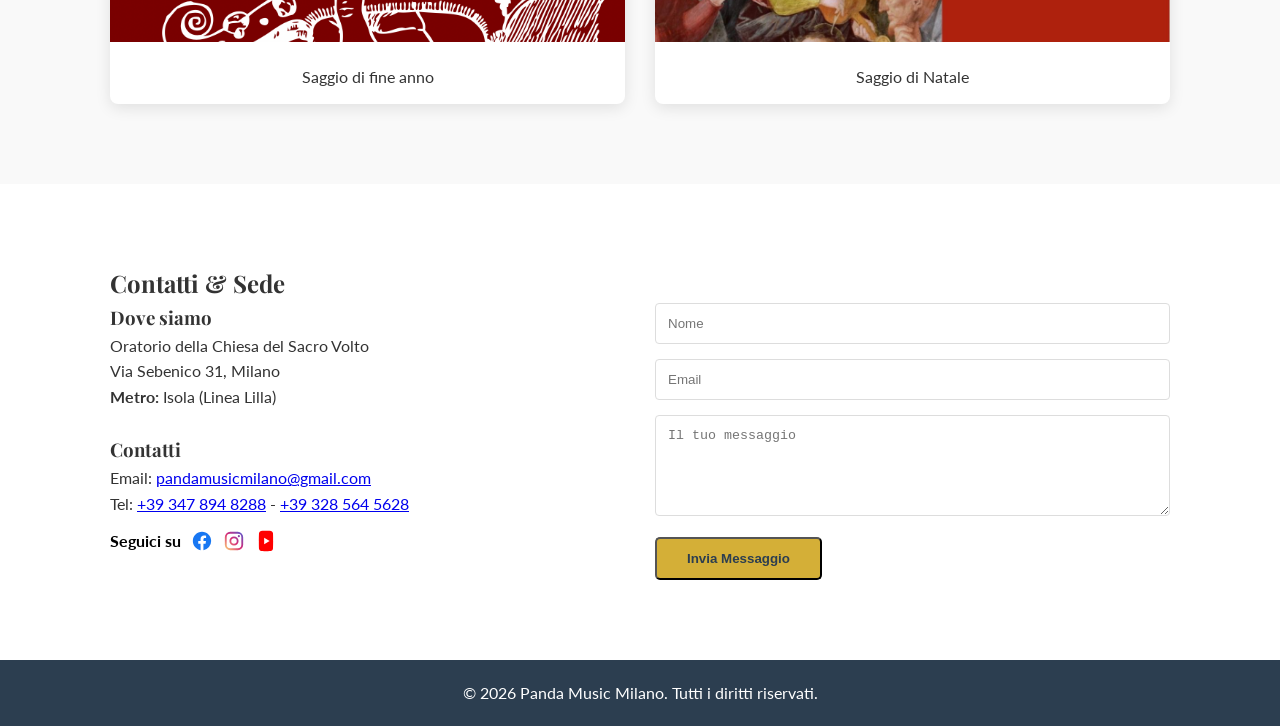
==== commit 1cb9550a: "Update footer to display current year dynamically" ====
--- a/index.html
+++ b/index.html
@@ -243,7 +243,7 @@
 
     <footer>
         <div class="container">
-            <p>&copy; 2023 Panda Music Milano. Tutti i diritti riservati.</p>
+            <p>&copy; <span id="y"></span> Panda Music Milano. Tutti i diritti riservati.</p><script>document.getElementById('y').textContent=new Date().getFullYear()</script>
         </div>
     </footer>
 </body>
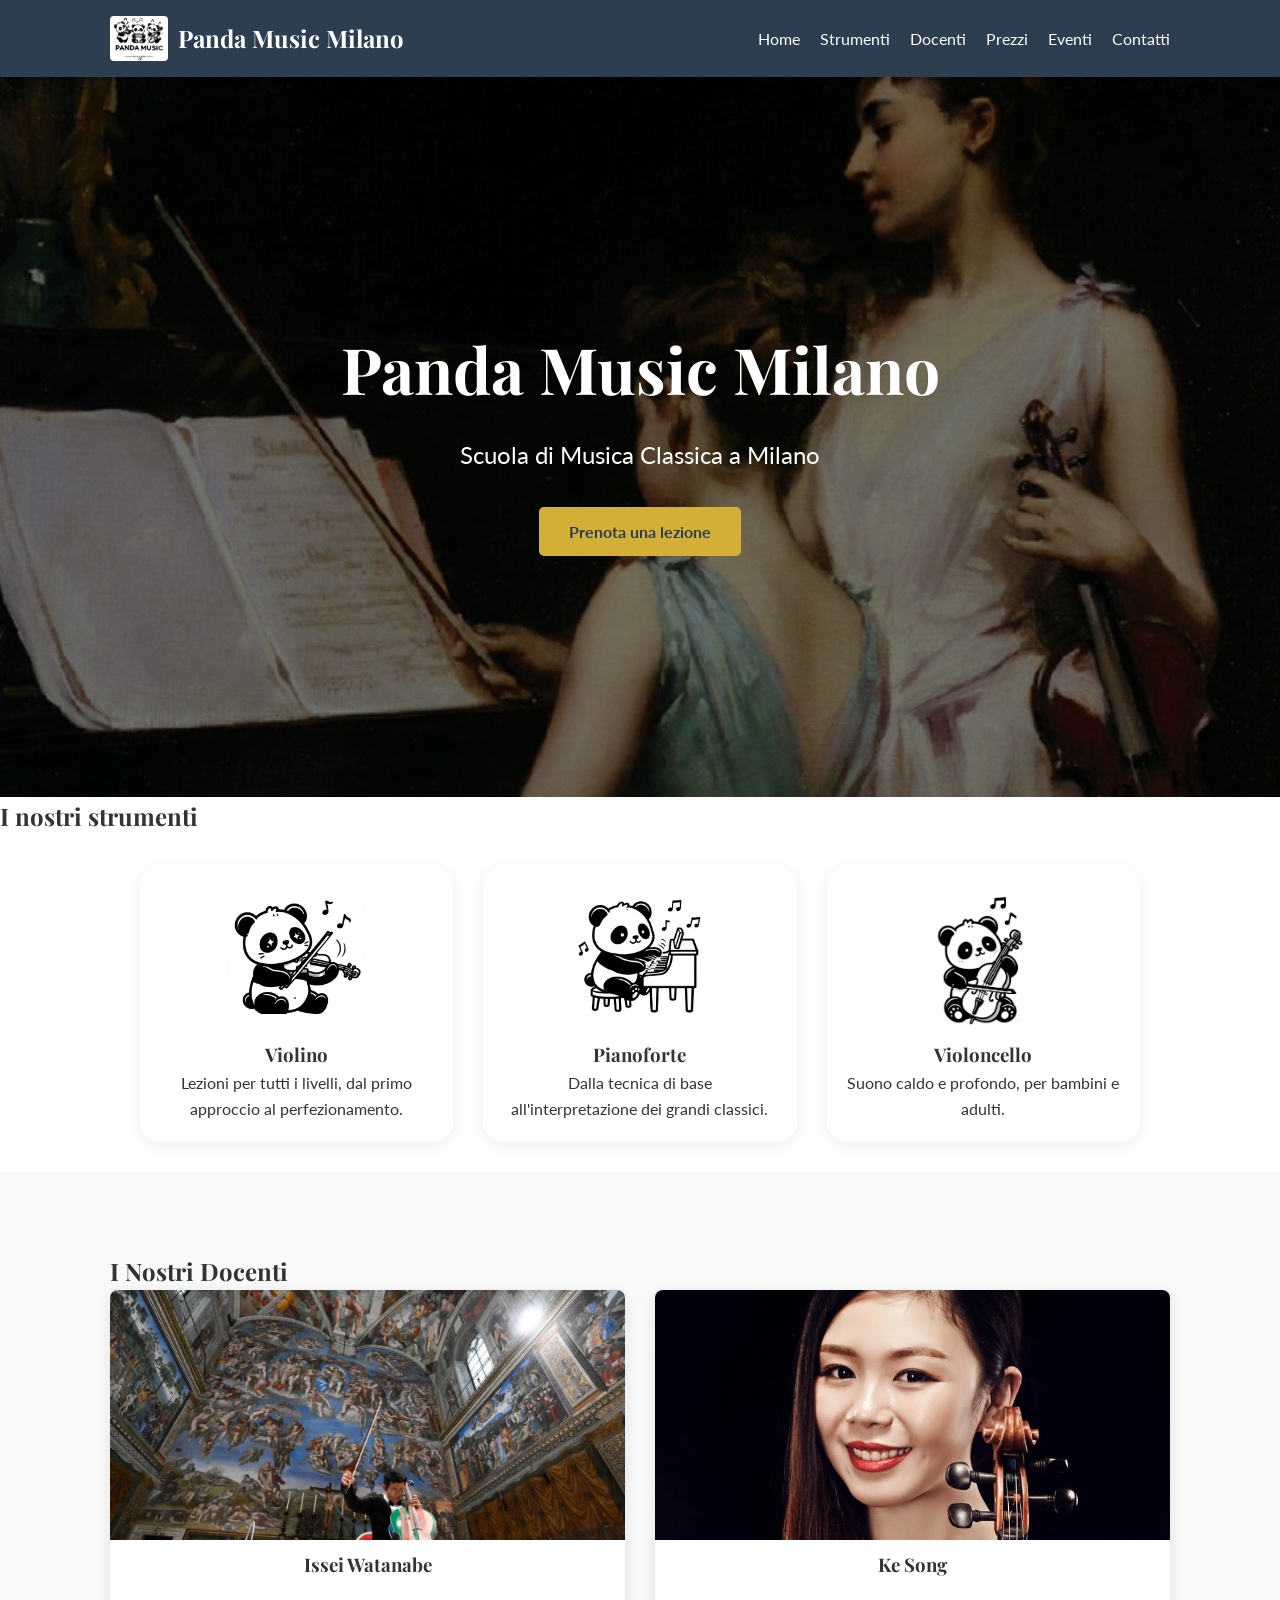
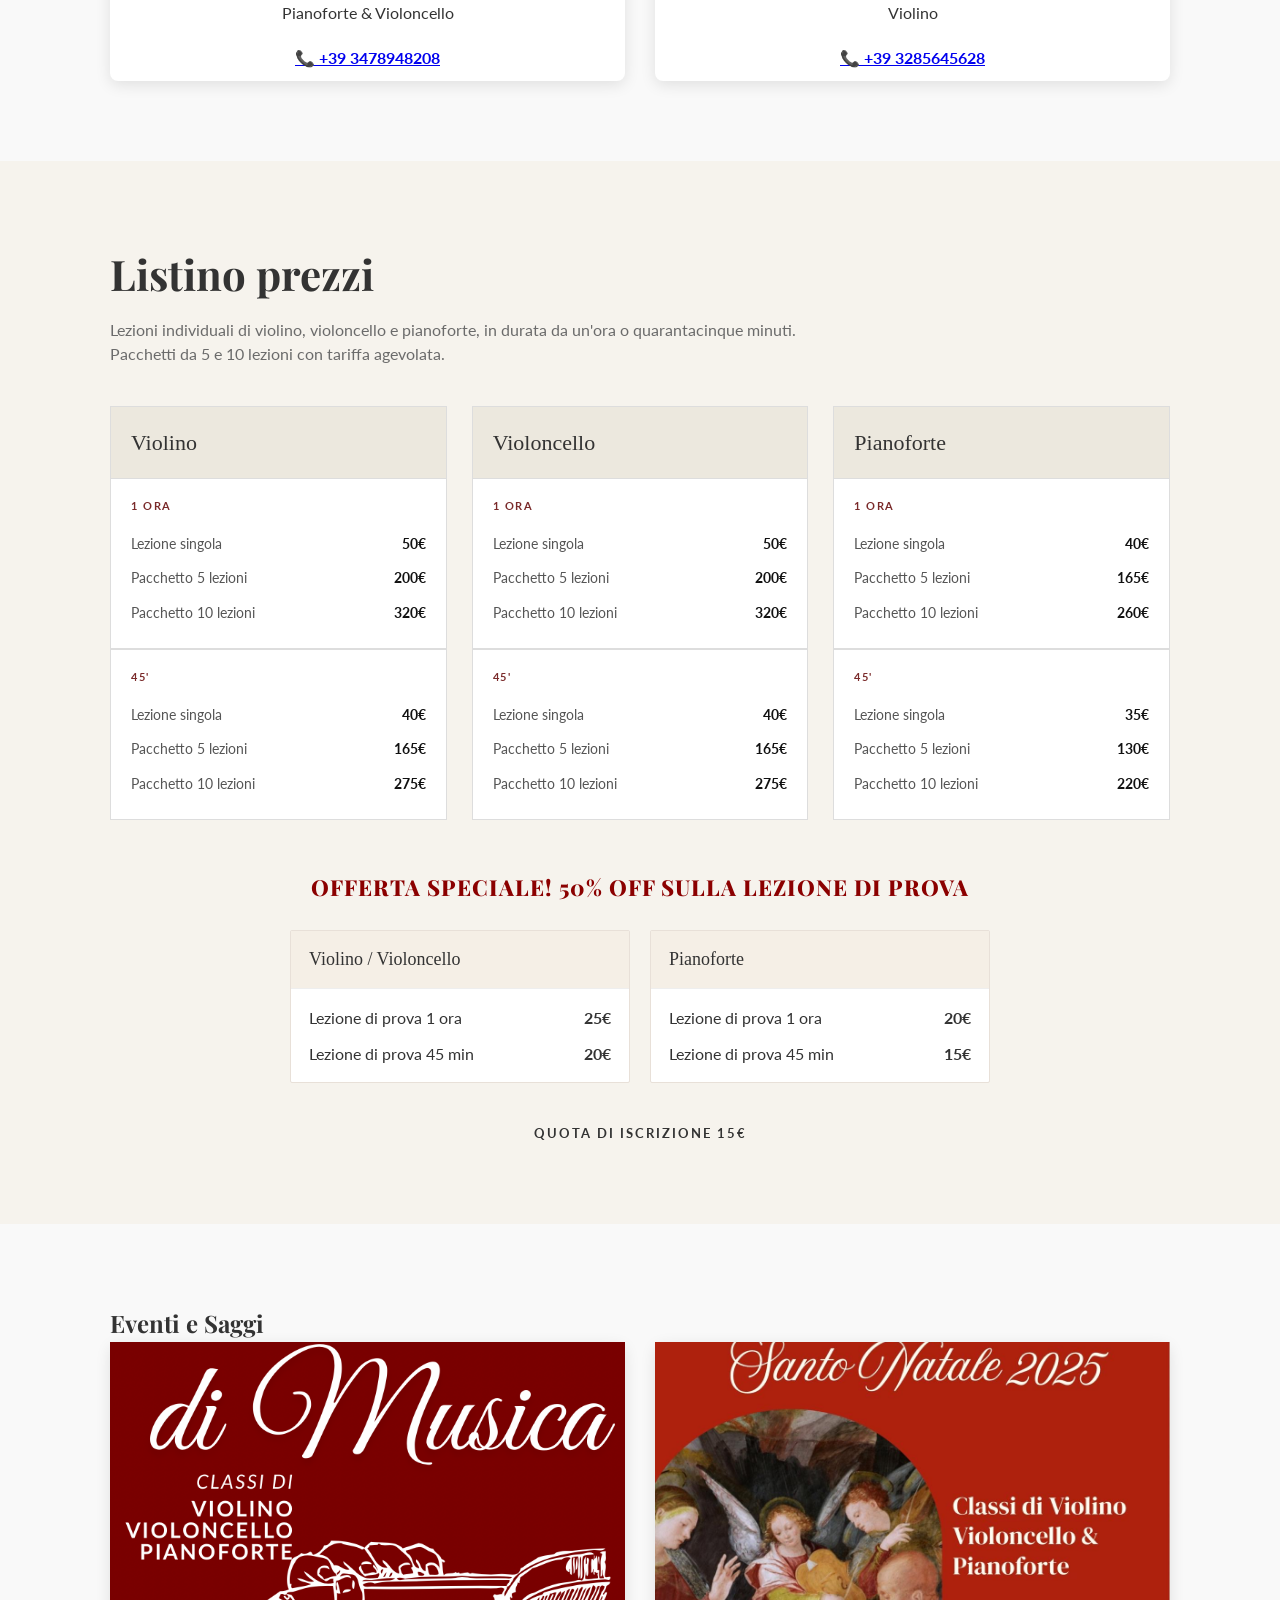
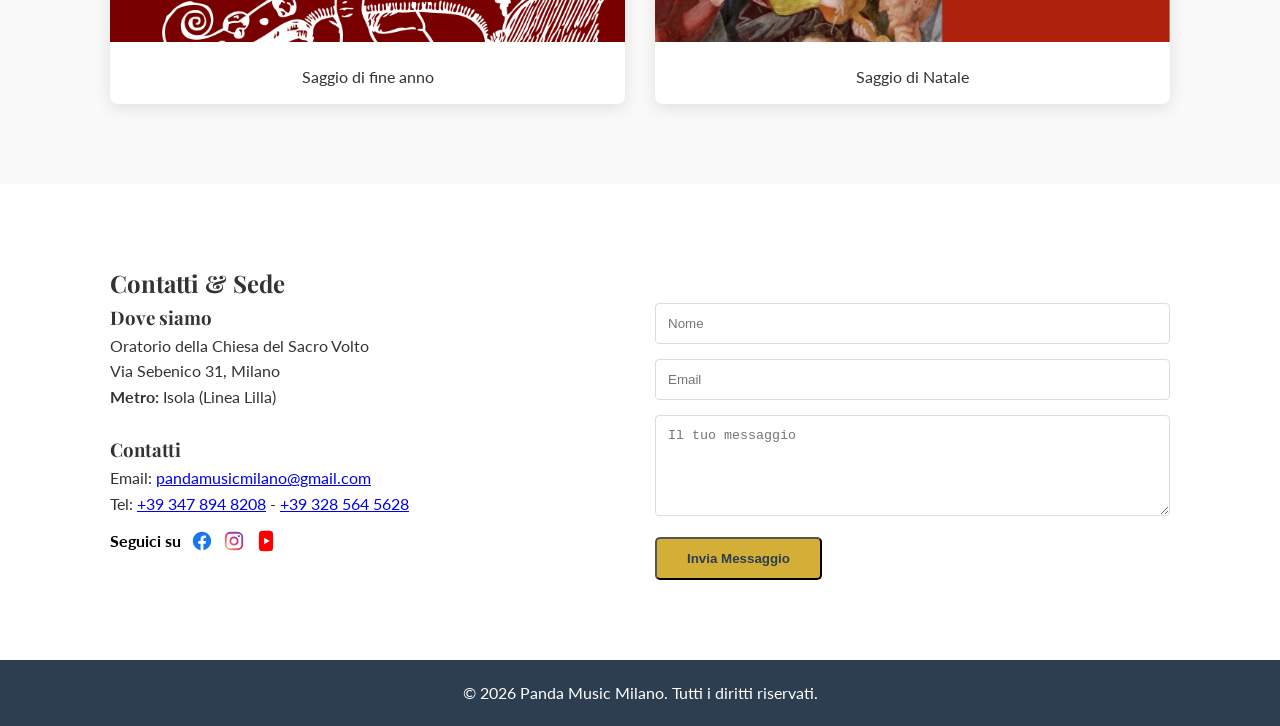
==== commit c2b4b9ab: "Update index.html" ====
--- a/index.html
+++ b/index.html
@@ -217,7 +217,7 @@
                     <br>
                     <h3>Contatti</h3>
         <p>Email: <a href="mailto:pandamusicmilano@gmail.com">pandamusicmilano@gmail.com</a></p>
-        <p>Tel: <a href="tel:+393478948208">+39 347 894 8288</a> - <a href="tel:+393285645628">+39 328 564 5628</a></p>
+        <p>Tel: <a href="tel:+393478948208">+39 347 894 8208</a> - <a href="tel:+393285645628">+39 328 564 5628</a></p>
 
         <!-- SEGUICI SU - sotto i numeri -->
         <div class="seguici-su-contatti">
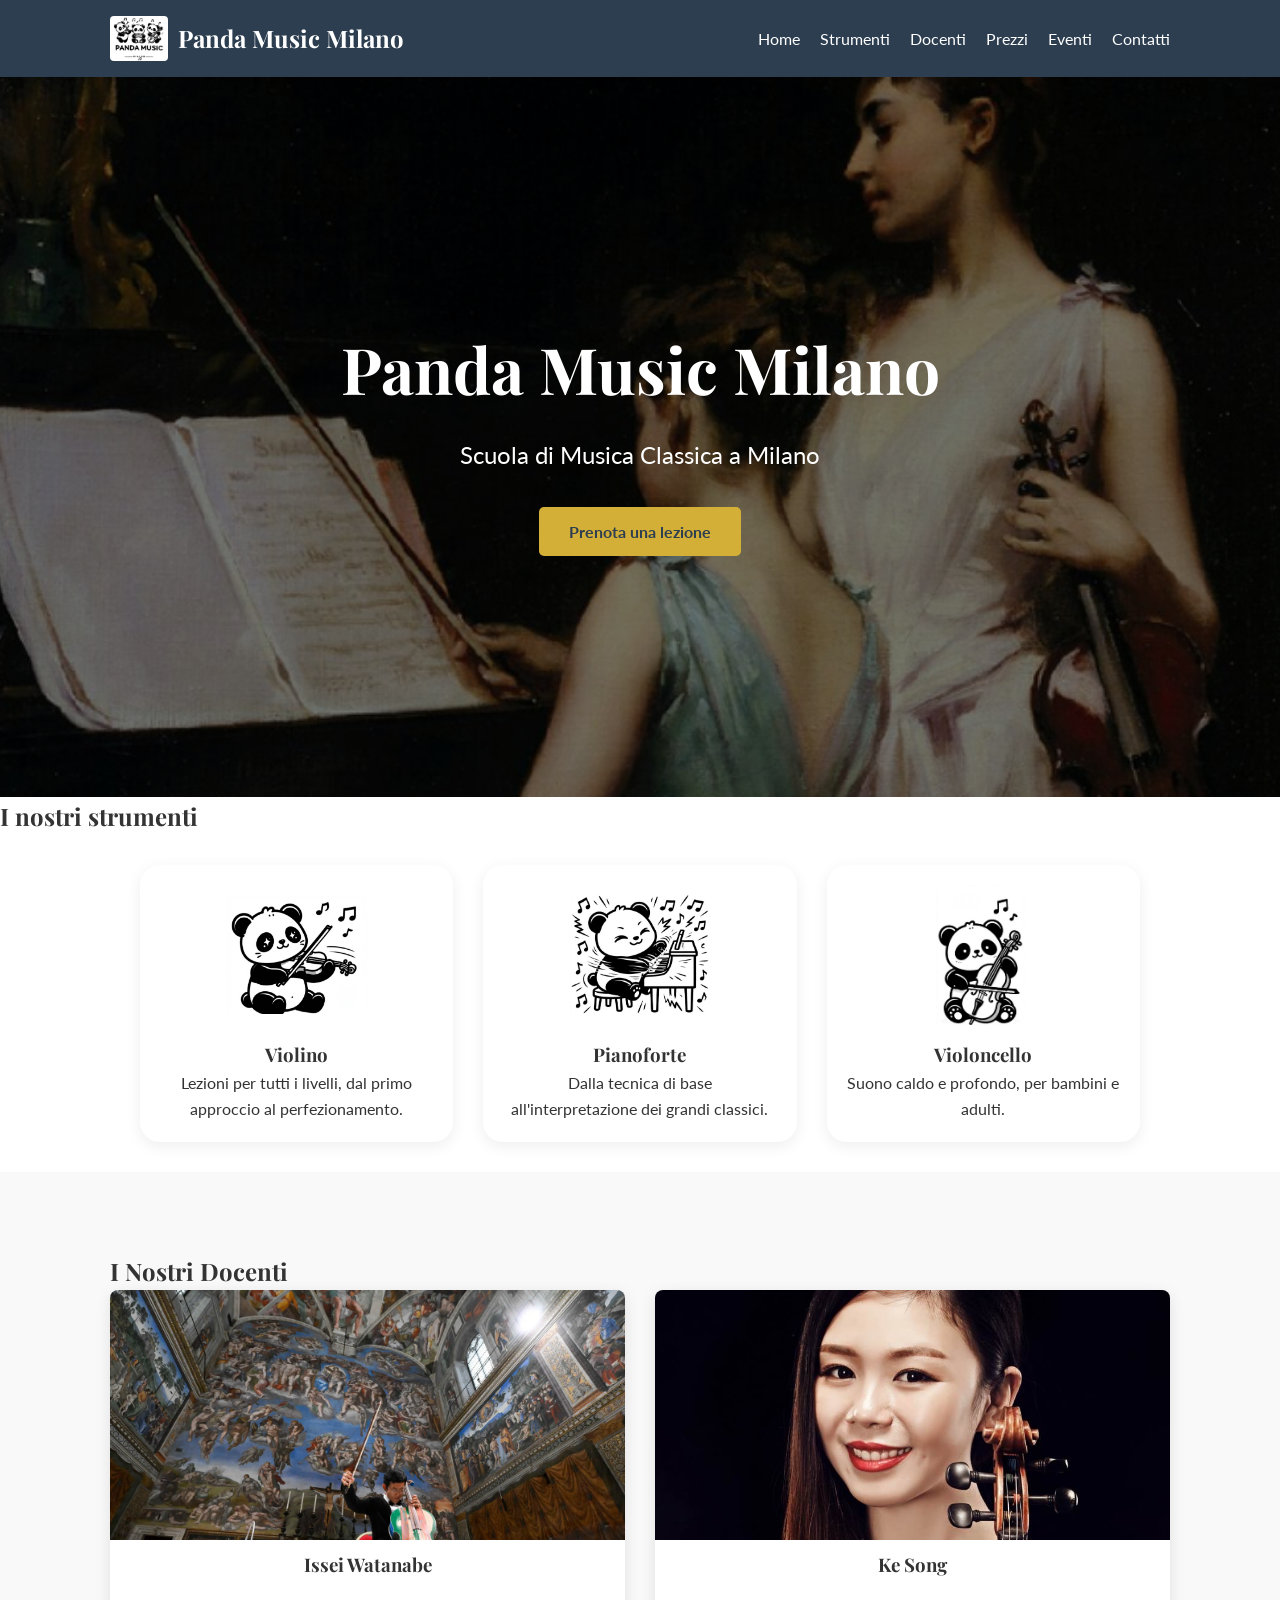
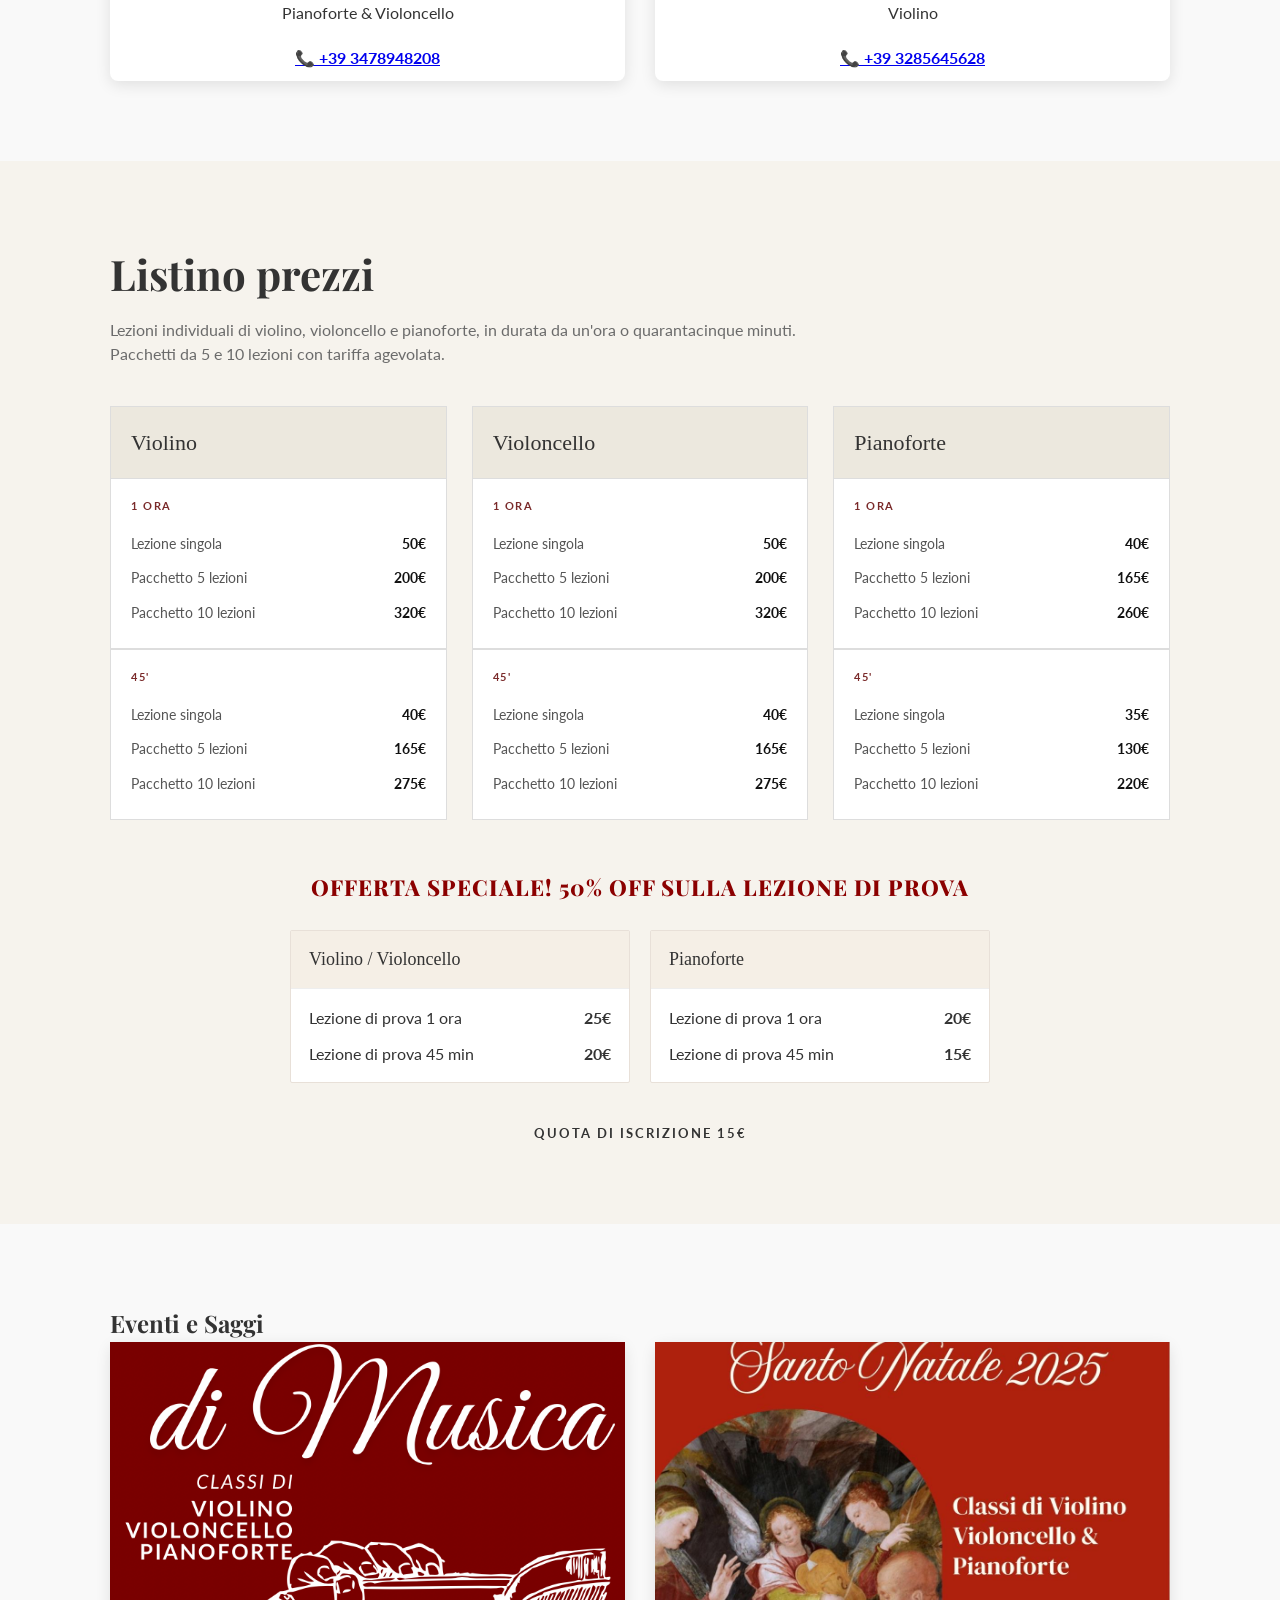
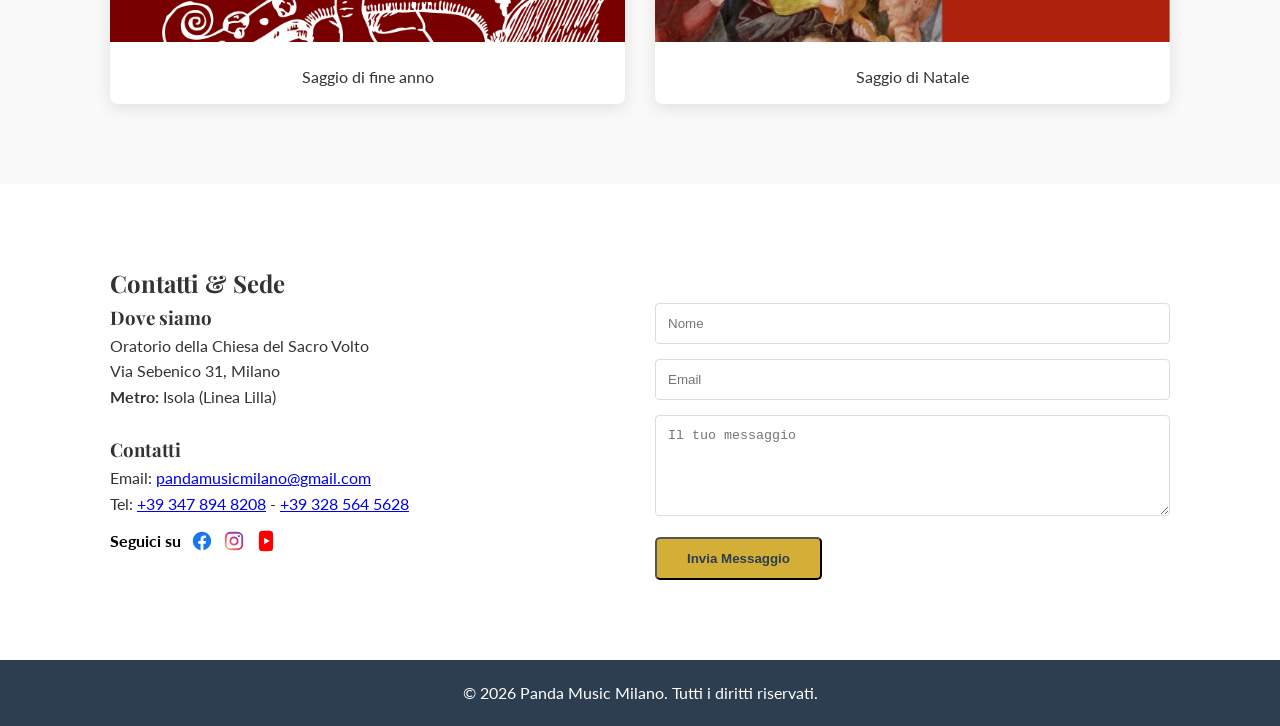
==== commit 974fbe74: "Add alternate language links to index.html" ====
--- a/index.html
+++ b/index.html
@@ -5,6 +5,8 @@
     <meta name="viewport" content="width=device-width, initial-scale=1.0">
     <title>Scuola di Musica Milano Isola - Panda Music Milano | Violino Violoncello Pianoforte</title>
 <meta name="description" content="Scuola di musica in Isola, Milano - Via Sebenico 31. Lezioni individuali di violino, violoncello e pianoforte. Lezione di prova da 15€. Oratorio Sacro Volto.">
+    <link rel="alternate" hreflang="it" href="https://pandamusicmilano.com/" />
+    <link rel="alternate" hreflang="en" href="https://pandamusicmilano.com/en/" />
     <link rel="stylesheet" href="style.css">
     <link rel="preconnect" href="https://fonts.googleapis.com">
     <link rel="preconnect" href="https://fonts.gstatic.com" crossorigin>
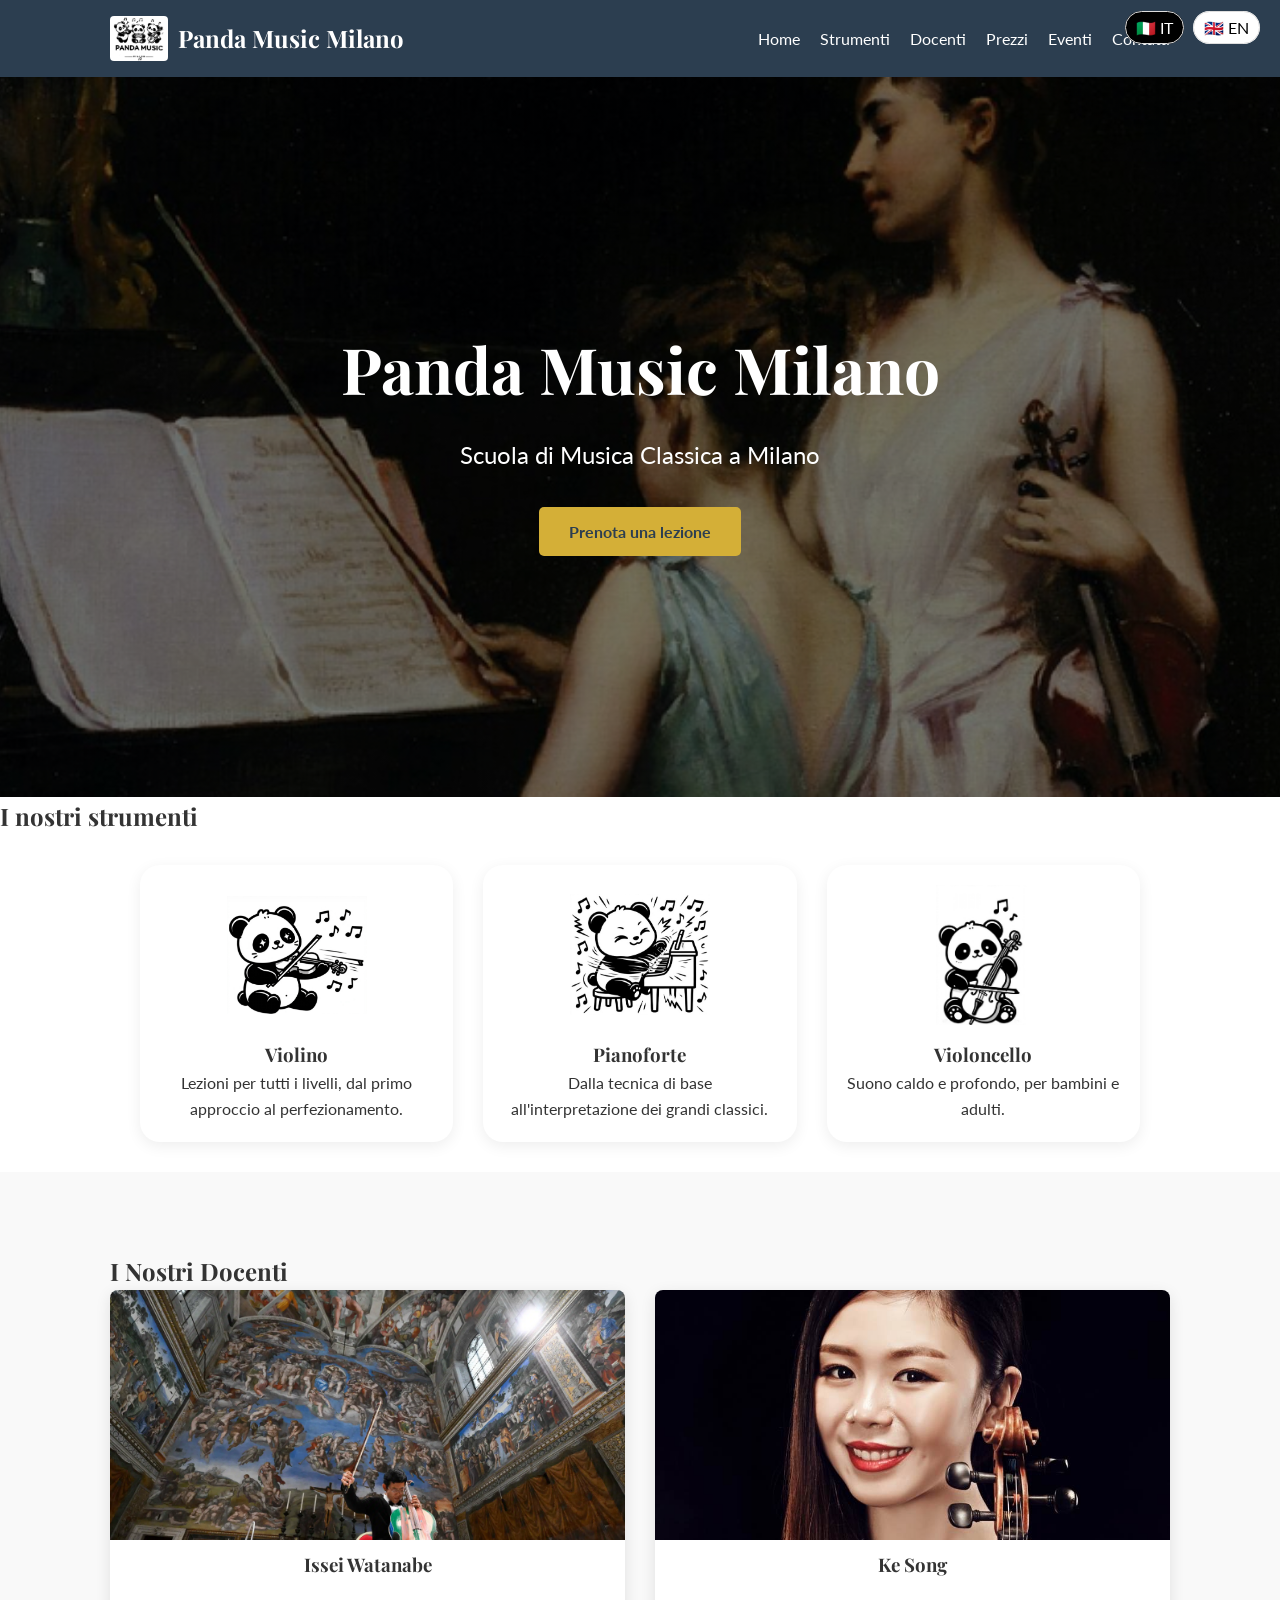
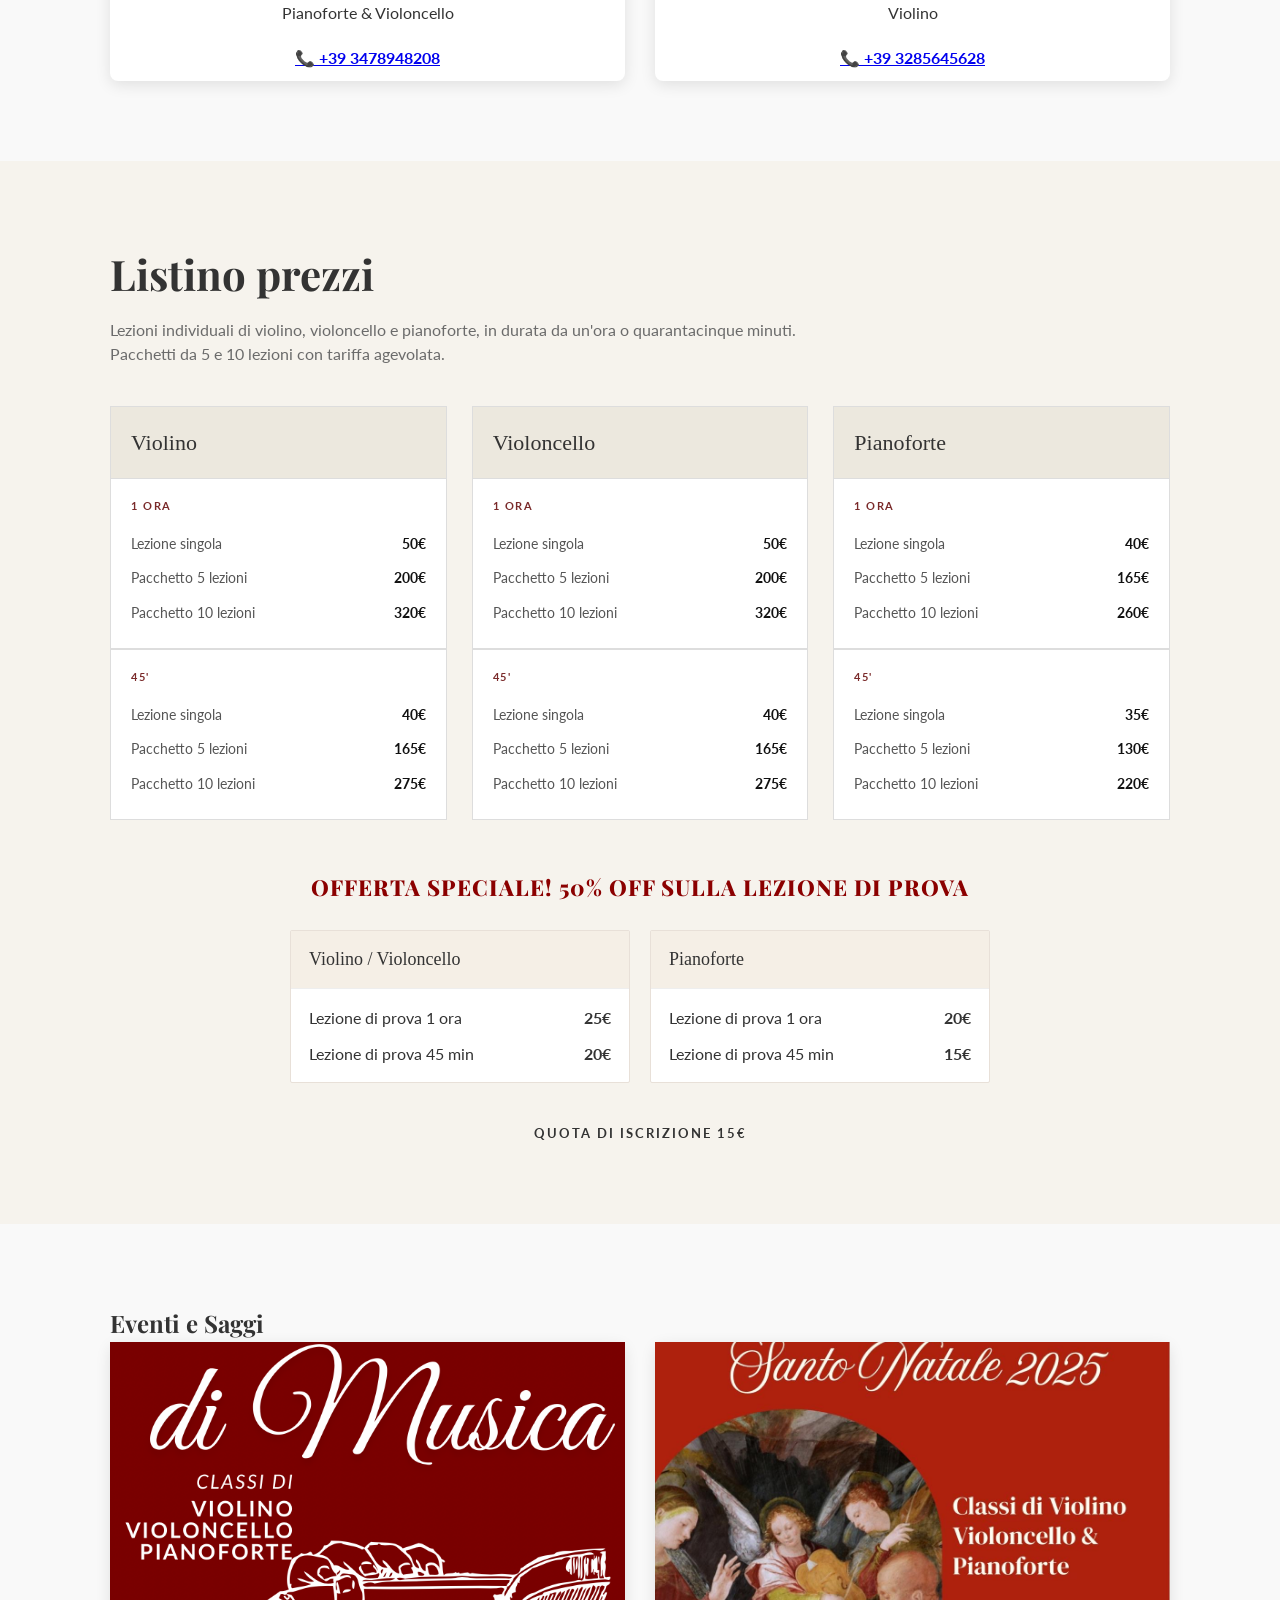
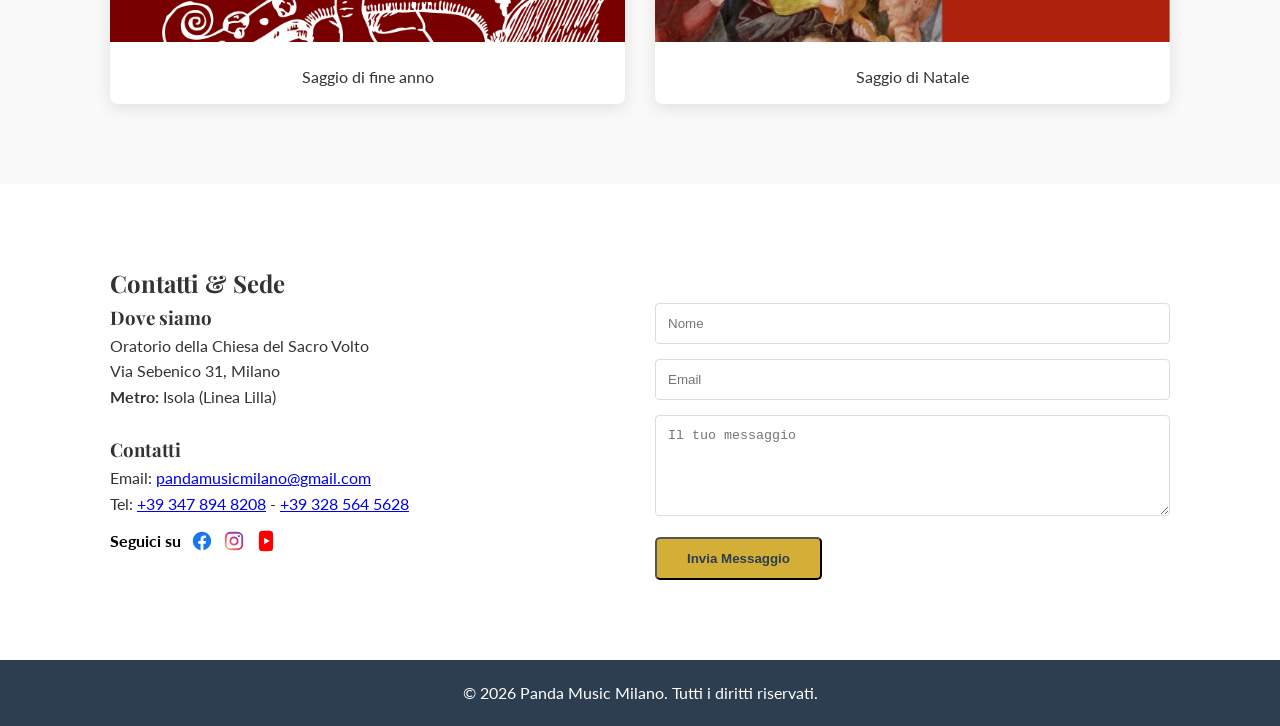
==== commit e4966427: "Implement language switcher in header Added language switcher links for Italian and English." ====
--- a/index.html
+++ b/index.html
@@ -26,9 +26,13 @@
                 <li><a href="#listino">Prezzi</a></li>
                 <li><a href="#eventi">Eventi</a></li>
                 <li><a href="#contatti">Contatti</a></li>
-            </ul>
-        </nav>
-    </header>
+                    </ul>
+        <div class="lang-switch" style="position:absolute; top:15px; right:20px;">
+            <a href="/" style="text-decoration:none; padding:6px 10px; border:1px solid #ddd; border-radius:20px; background:#000; color:#fff;">🇮🇹 IT</a>
+            <a href="/en/" style="text-decoration:none; padding:6px 10px; border:1px solid #ddd; border-radius:20px; background:#fff; color:#000; margin-left:5px;">🇬🇧 EN</a>
+        </div>
+    </nav>
+</header>
 
     <section id="home" class="hero">
     <div class="hero-content">
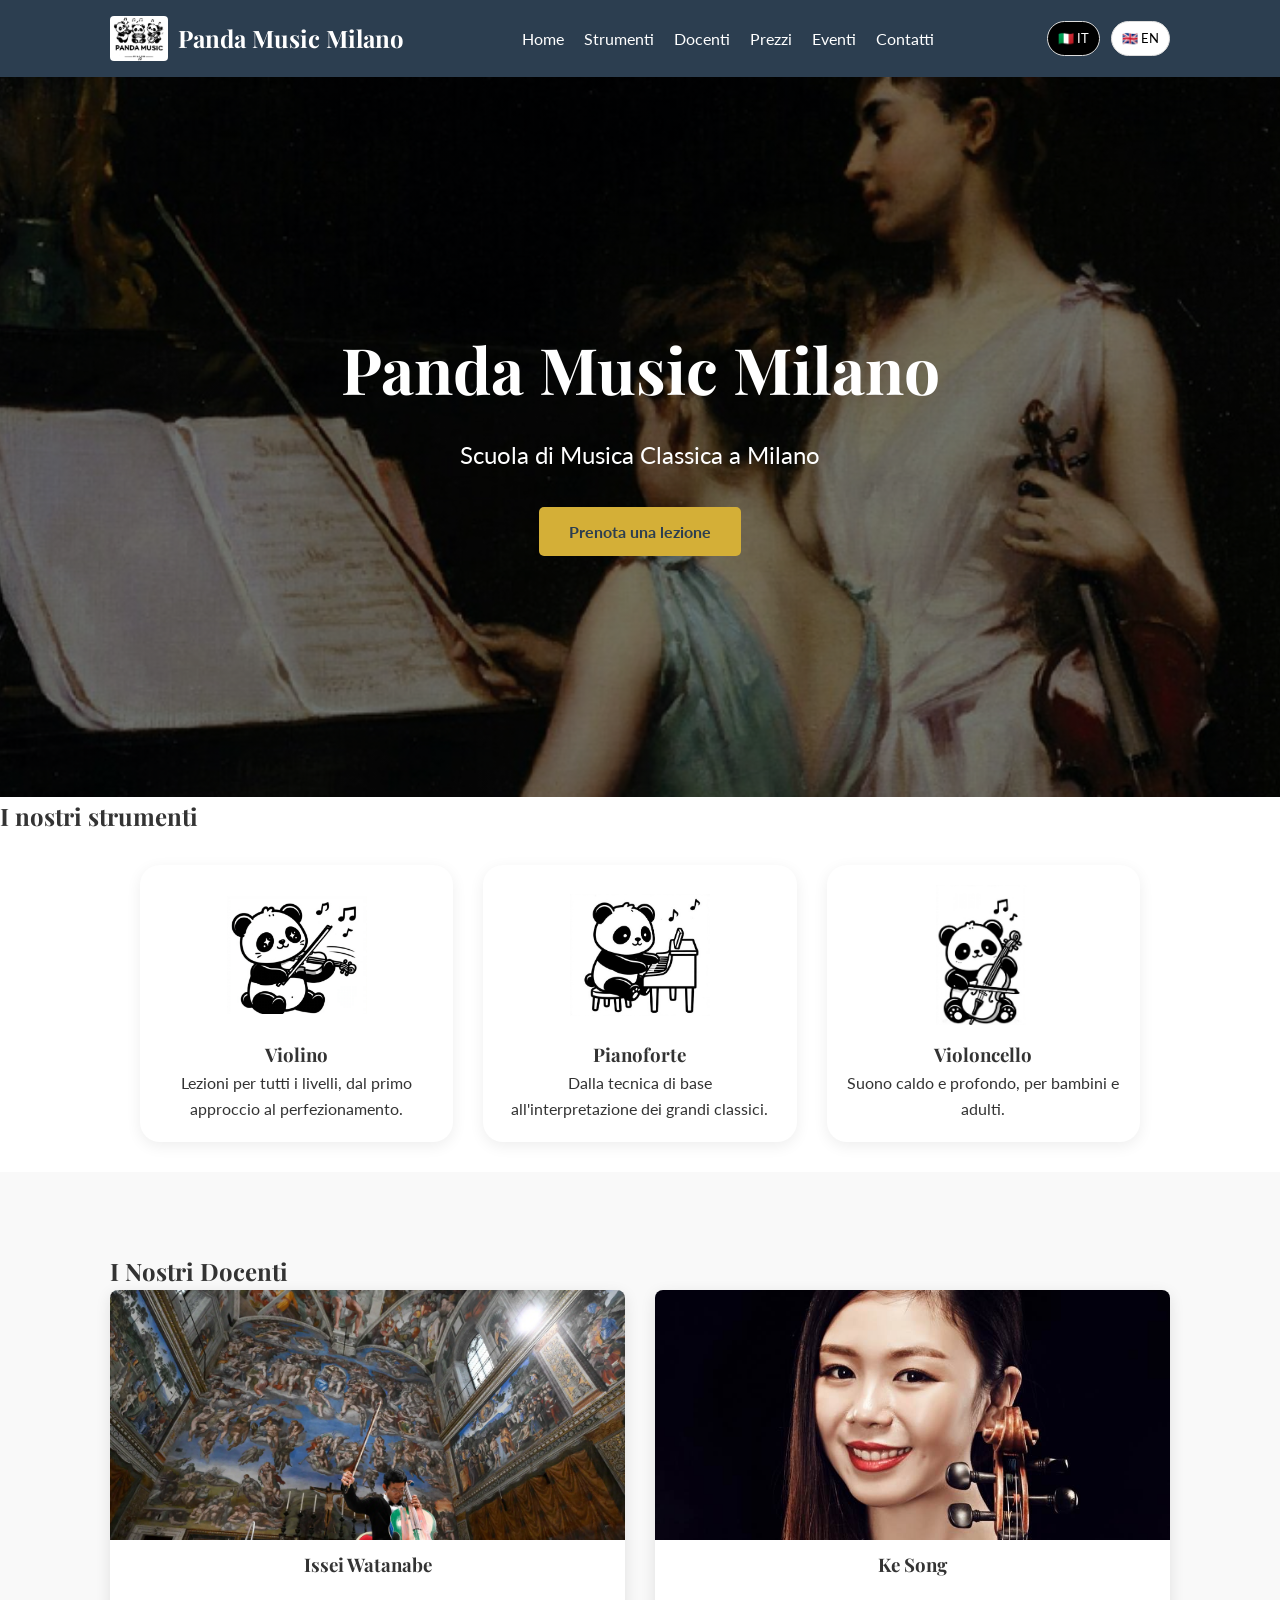
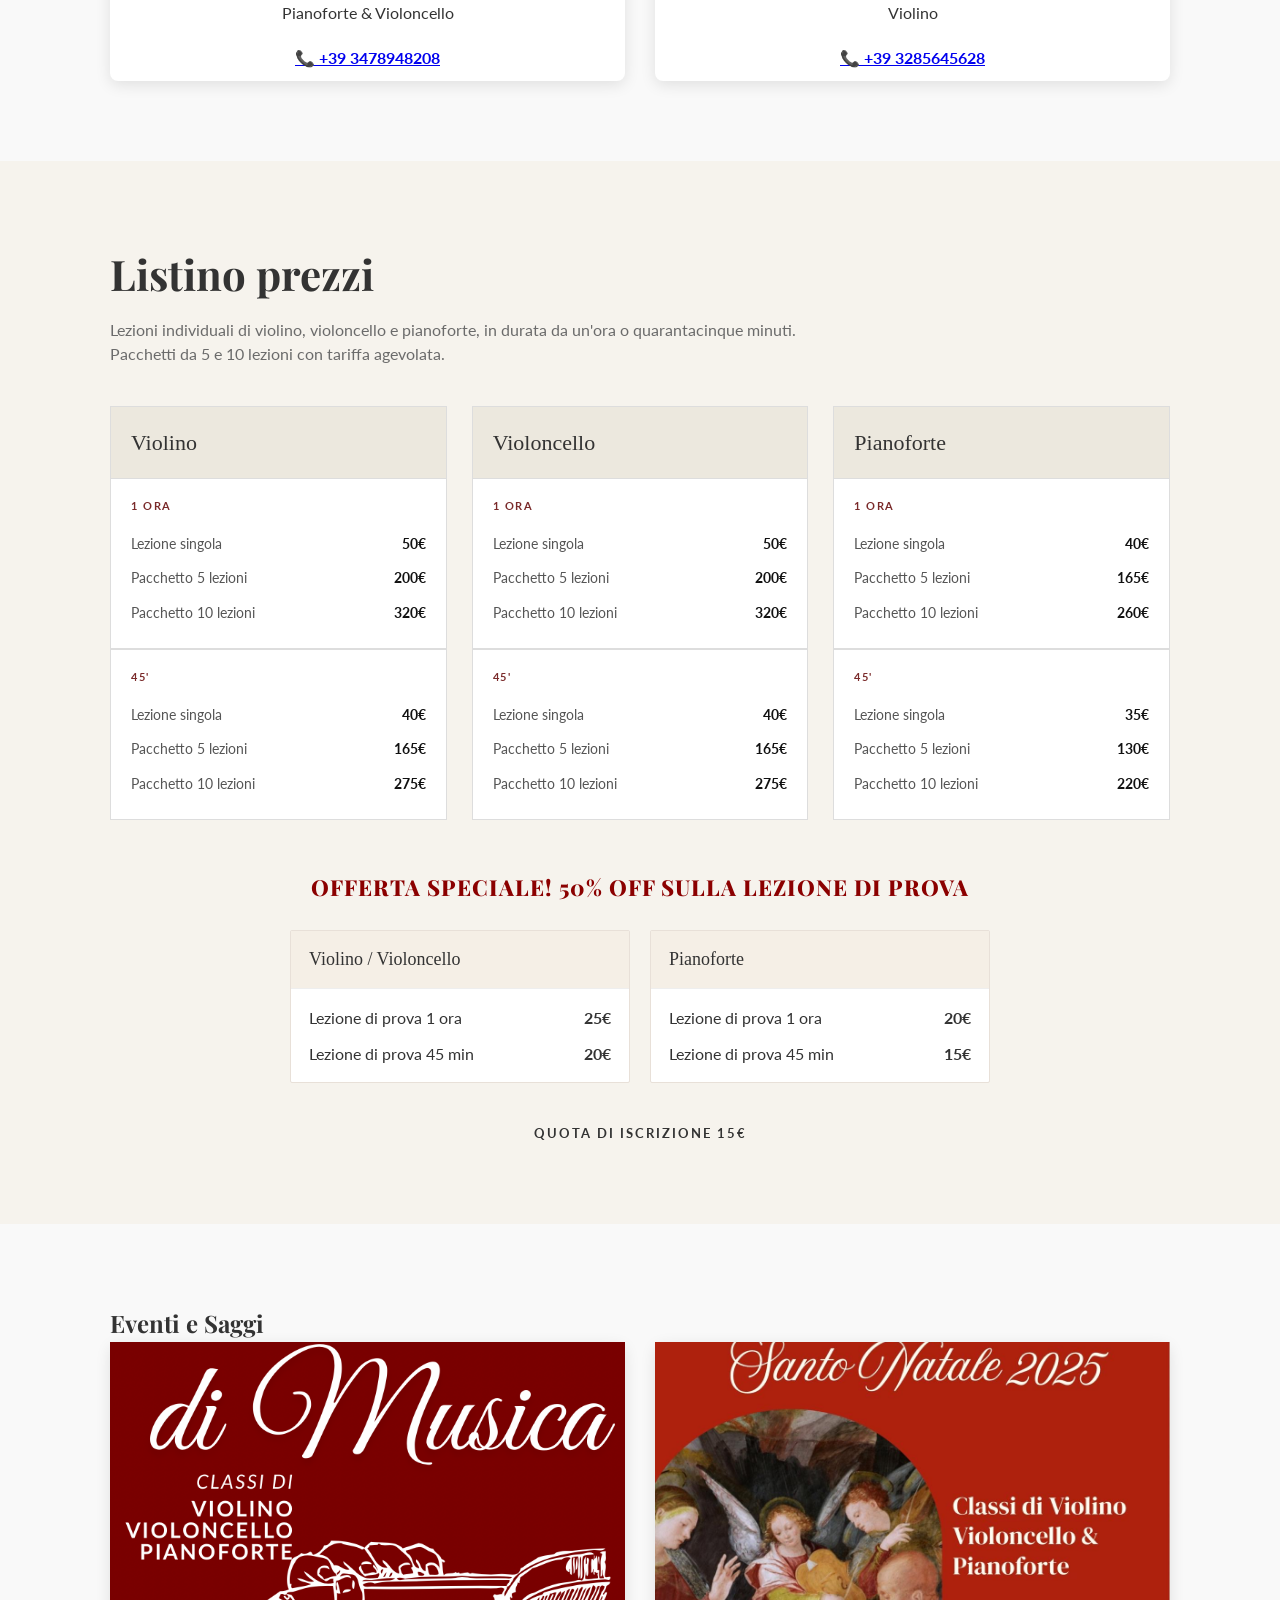
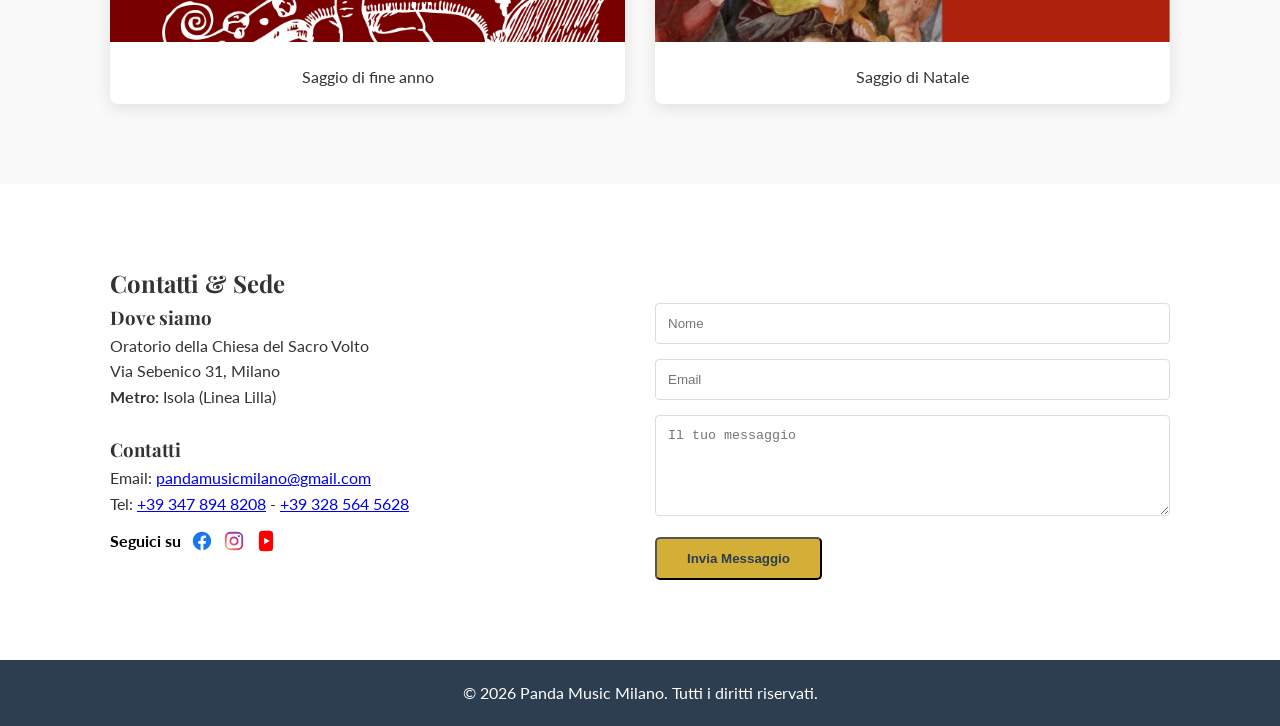
==== commit c37c05bb: "Refactor language switcher styles in index.html" ====
--- a/index.html
+++ b/index.html
@@ -26,10 +26,10 @@
                 <li><a href="#listino">Prezzi</a></li>
                 <li><a href="#eventi">Eventi</a></li>
                 <li><a href="#contatti">Contatti</a></li>
-                    </ul>
-        <div class="lang-switch" style="position:absolute; top:15px; right:20px;">
-            <a href="/" style="text-decoration:none; padding:6px 10px; border:1px solid #ddd; border-radius:20px; background:#000; color:#fff;">🇮🇹 IT</a>
-            <a href="/en/" style="text-decoration:none; padding:6px 10px; border:1px solid #ddd; border-radius:20px; background:#fff; color:#000; margin-left:5px;">🇬🇧 EN</a>
+                            </ul>
+        <div class="lang-switch">
+            <a href="/" style="text-decoration:none; padding:6px 10px; border:1px solid #ddd; border-radius:20px; background:#000; color:#fff; font-size:13px;">🇮🇹 IT</a>
+            <a href="/en/" style="text-decoration:none; padding:6px 10px; border:1px solid #ddd; border-radius:20px; background:#fff; color:#000; margin-left:5px; font-size:13px;">🇬🇧 EN</a>
         </div>
     </nav>
 </header>
--- a/style.css
+++ b/style.css
@@ -327,3 +327,24 @@
 @media (max-width: 768px){
   .prezzi-offerta-grid{grid-template-columns:1fr!important; max-width:360px!important;}
 }
+/* Fix bandierine lingua */
+nav {
+  display: flex;
+  align-items: center;
+  justify-content: space-between;
+  position: relative;
+}
+.lang-switch {
+  display: flex;
+  gap: 6px;
+  margin-left: 15px;
+  flex-shrink: 0;
+}
+@media (max-width: 768px) {
+  .nav-links {
+    flex-wrap: wrap;
+  }
+  .lang-switch {
+    position: static;
+  }
+}
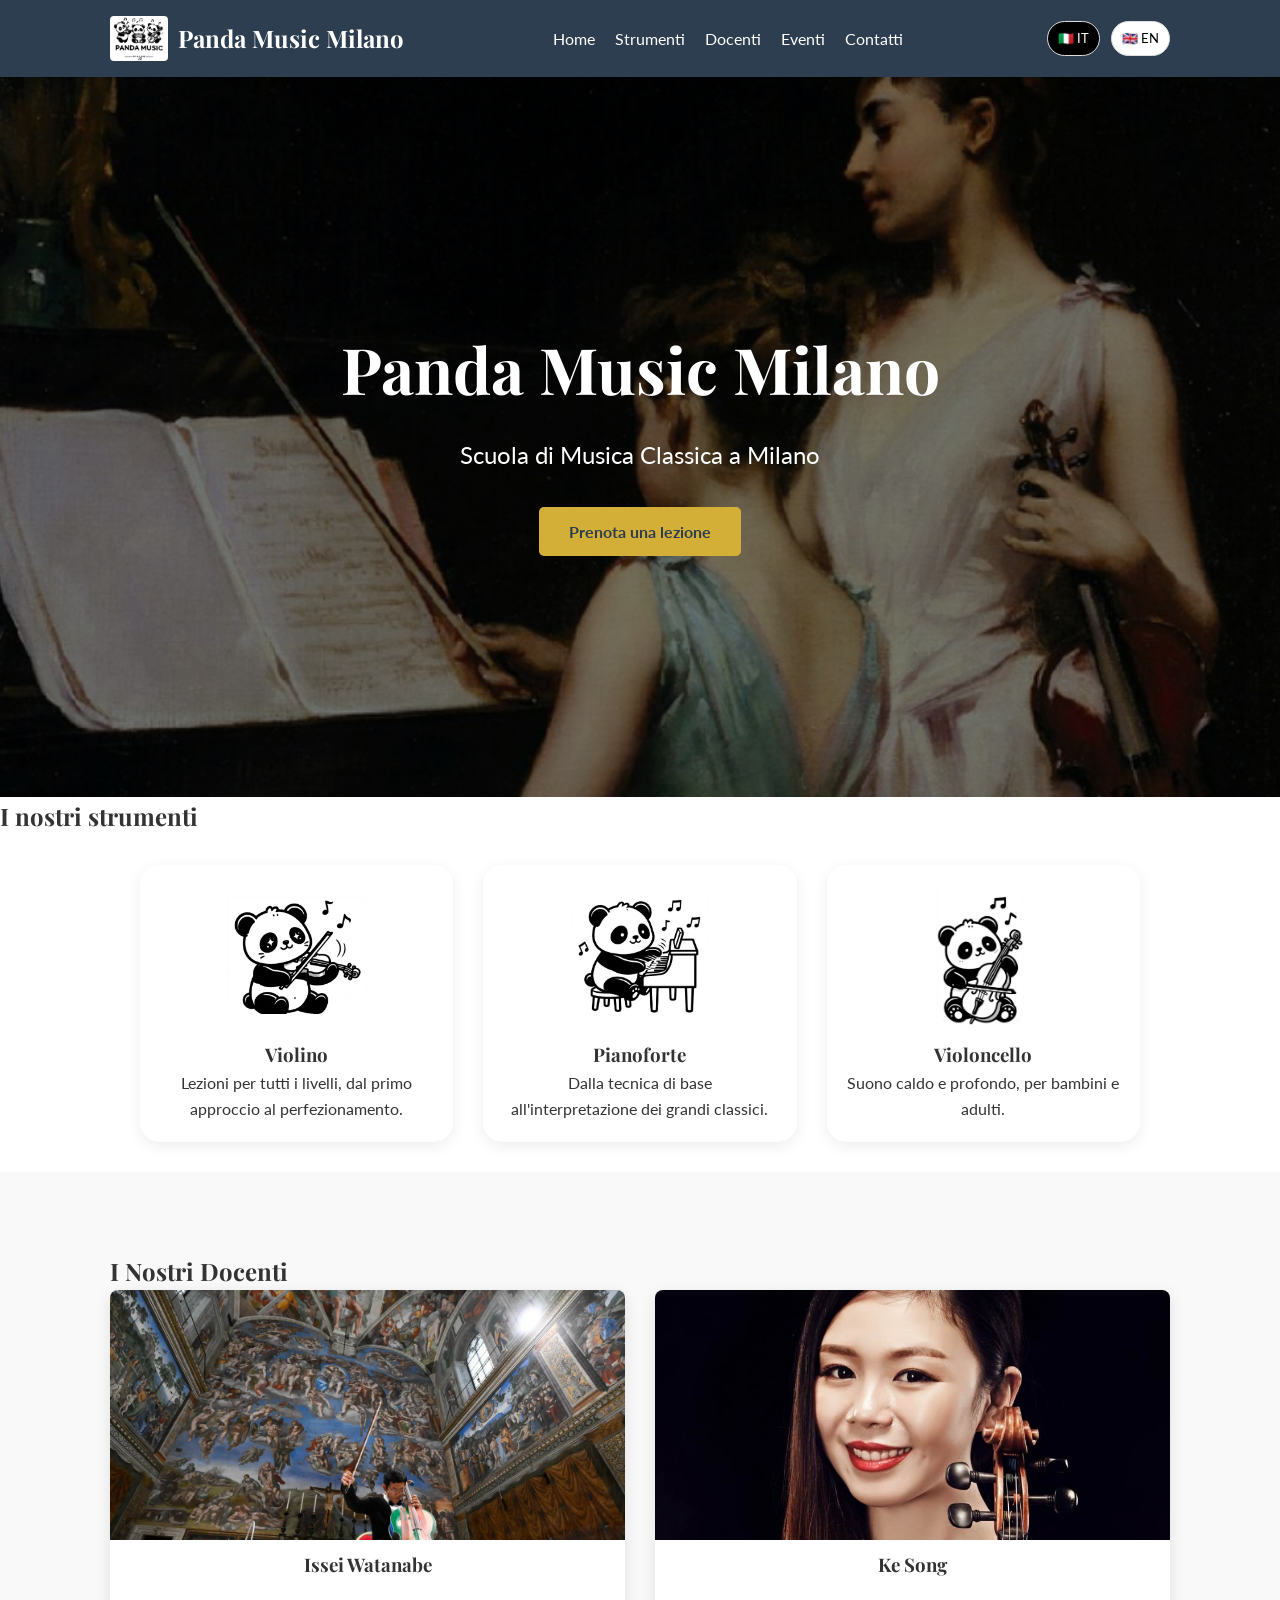
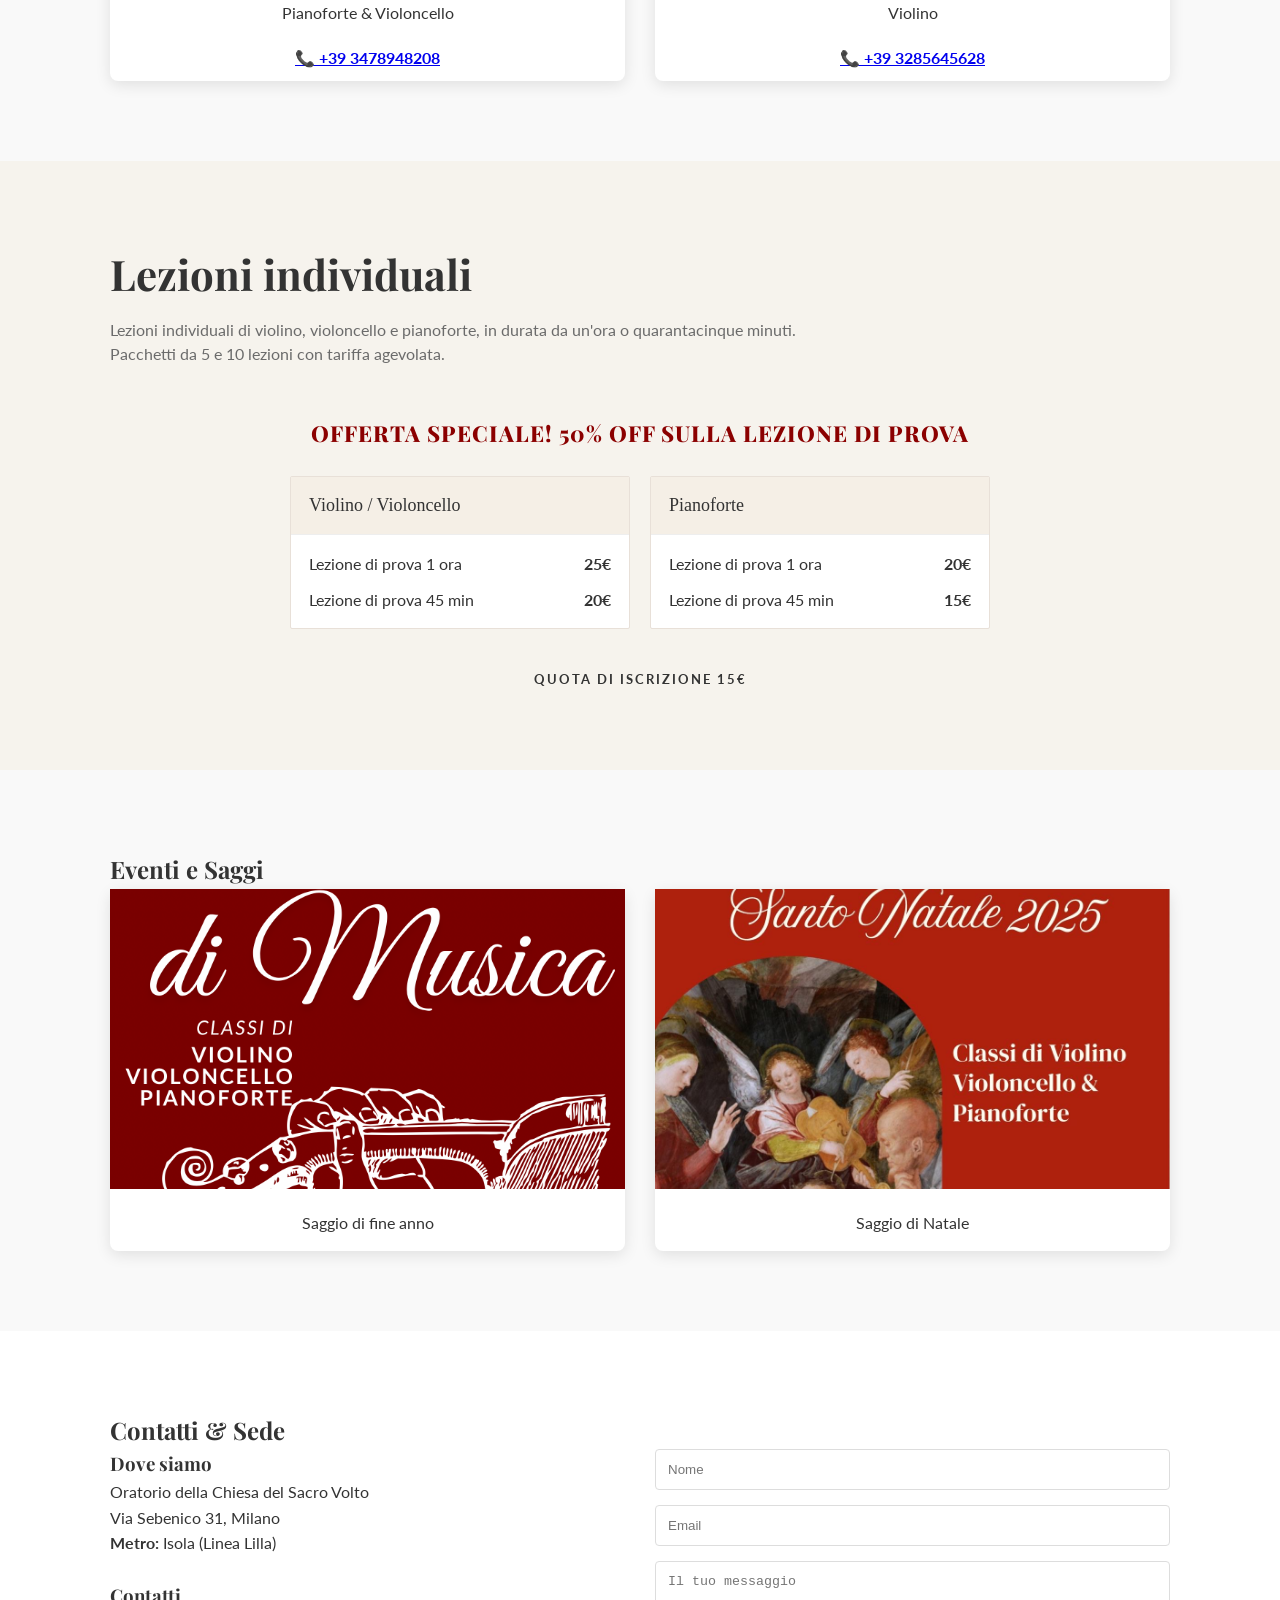
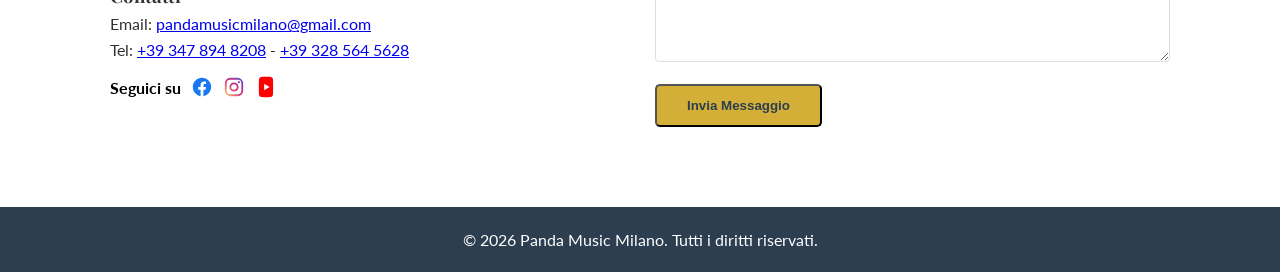
==== commit 6fb5149a: "Remove pricing details and update section title Removed pricing details for various music lessons an" ====
--- a/index.html
+++ b/index.html
@@ -23,7 +23,7 @@
                 <li><a href="#home">Home</a></li>
                 <li><a href="#strumenti">Strumenti</a></li>
                 <li><a href="#docenti">Docenti</a></li>
-                <li><a href="#listino">Prezzi</a></li>
+    
                 <li><a href="#eventi">Eventi</a></li>
                 <li><a href="#contatti">Contatti</a></li>
                             </ul>
@@ -90,73 +90,10 @@
 
     <section id="listino" class="section" style="background:#f6f3ed;">
   <div class="container">
-    <h2 class="section-title" style="text-align:left; font-size:42px; margin-bottom:10px;">Listino prezzi</h2>
+    <h2 class="section-title" style="text-align:left; font-size:42px; margin-bottom:10px;">Lezioni individuali</h2>
     <p style="max-width:750px; color:#6b6b6b; margin-bottom:40px; line-height:1.5;">Lezioni individuali di violino, violoncello e pianoforte, in durata da un'ora o quarantacinque minuti. Pacchetti da 5 e 10 lezioni con tariffa agevolata.</p>
 
-    <div class="prezzi-grid">
-      <!-- VIOLINO -->
-      <div class="prezzi-col">
-        <div class="prezzi-card">
-          <div class="prezzi-header">Violino</div>
-          <div class="prezzi-body">
-            <div class="prezzi-label">1 ORA</div>
-            <div class="prezzi-row"><span>Lezione singola</span><strong>50€</strong></div>
-            <div class="prezzi-row"><span>Pacchetto 5 lezioni</span><strong>200€</strong></div>
-            <div class="prezzi-row"><span>Pacchetto 10 lezioni</span><strong>320€</strong></div>
-          </div>
-        </div>
-        <div class="prezzi-card">
-          <div class="prezzi-body">
-            <div class="prezzi-label">45'</div>
-            <div class="prezzi-row"><span>Lezione singola</span><strong>40€</strong></div>
-            <div class="prezzi-row"><span>Pacchetto 5 lezioni</span><strong>165€</strong></div>
-            <div class="prezzi-row"><span>Pacchetto 10 lezioni</span><strong>275€</strong></div>
-          </div>
-        </div>
-      </div>
-
-      <!-- VIOLONCELLO -->
-      <div class="prezzi-col">
-        <div class="prezzi-card">
-          <div class="prezzi-header">Violoncello</div>
-          <div class="prezzi-body">
-            <div class="prezzi-label">1 ORA</div>
-            <div class="prezzi-row"><span>Lezione singola</span><strong>50€</strong></div>
-            <div class="prezzi-row"><span>Pacchetto 5 lezioni</span><strong>200€</strong></div>
-            <div class="prezzi-row"><span>Pacchetto 10 lezioni</span><strong>320€</strong></div>
-          </div>
-        </div>
-        <div class="prezzi-card">
-          <div class="prezzi-body">
-            <div class="prezzi-label">45'</div>
-            <div class="prezzi-row"><span>Lezione singola</span><strong>40€</strong></div>
-            <div class="prezzi-row"><span>Pacchetto 5 lezioni</span><strong>165€</strong></div>
-            <div class="prezzi-row"><span>Pacchetto 10 lezioni</span><strong>275€</strong></div>
-          </div>
-        </div>
-      </div>
-
-      <!-- PIANOFORTE -->
-      <div class="prezzi-col">
-        <div class="prezzi-card">
-          <div class="prezzi-header">Pianoforte</div>
-          <div class="prezzi-body">
-            <div class="prezzi-label">1 ORA</div>
-            <div class="prezzi-row"><span>Lezione singola</span><strong>40€</strong></div>
-            <div class="prezzi-row"><span>Pacchetto 5 lezioni</span><strong>165€</strong></div>
-            <div class="prezzi-row"><span>Pacchetto 10 lezioni</span><strong>260€</strong></div>
-          </div>
-        </div>
-        <div class="prezzi-card">
-          <div class="prezzi-body">
-            <div class="prezzi-label">45'</div>
-            <div class="prezzi-row"><span>Lezione singola</span><strong>35€</strong></div>
-            <div class="prezzi-row"><span>Pacchetto 5 lezioni</span><strong>130€</strong></div>
-            <div class="prezzi-row"><span>Pacchetto 10 lezioni</span><strong>220€</strong></div>
-          </div>
-        </div>
-      </div>
-    </div>
+   
 
 <!-- OFFERTA SPECIALE -->
 <h3 style="text-align:center; margin:50px 0 25px 0; font-size:22px; letter-spacing:1px; font-weight:800; color:#8b0000;">OFFERTA SPECIALE! 50% OFF SULLA LEZIONE DI PROVA</h3>
